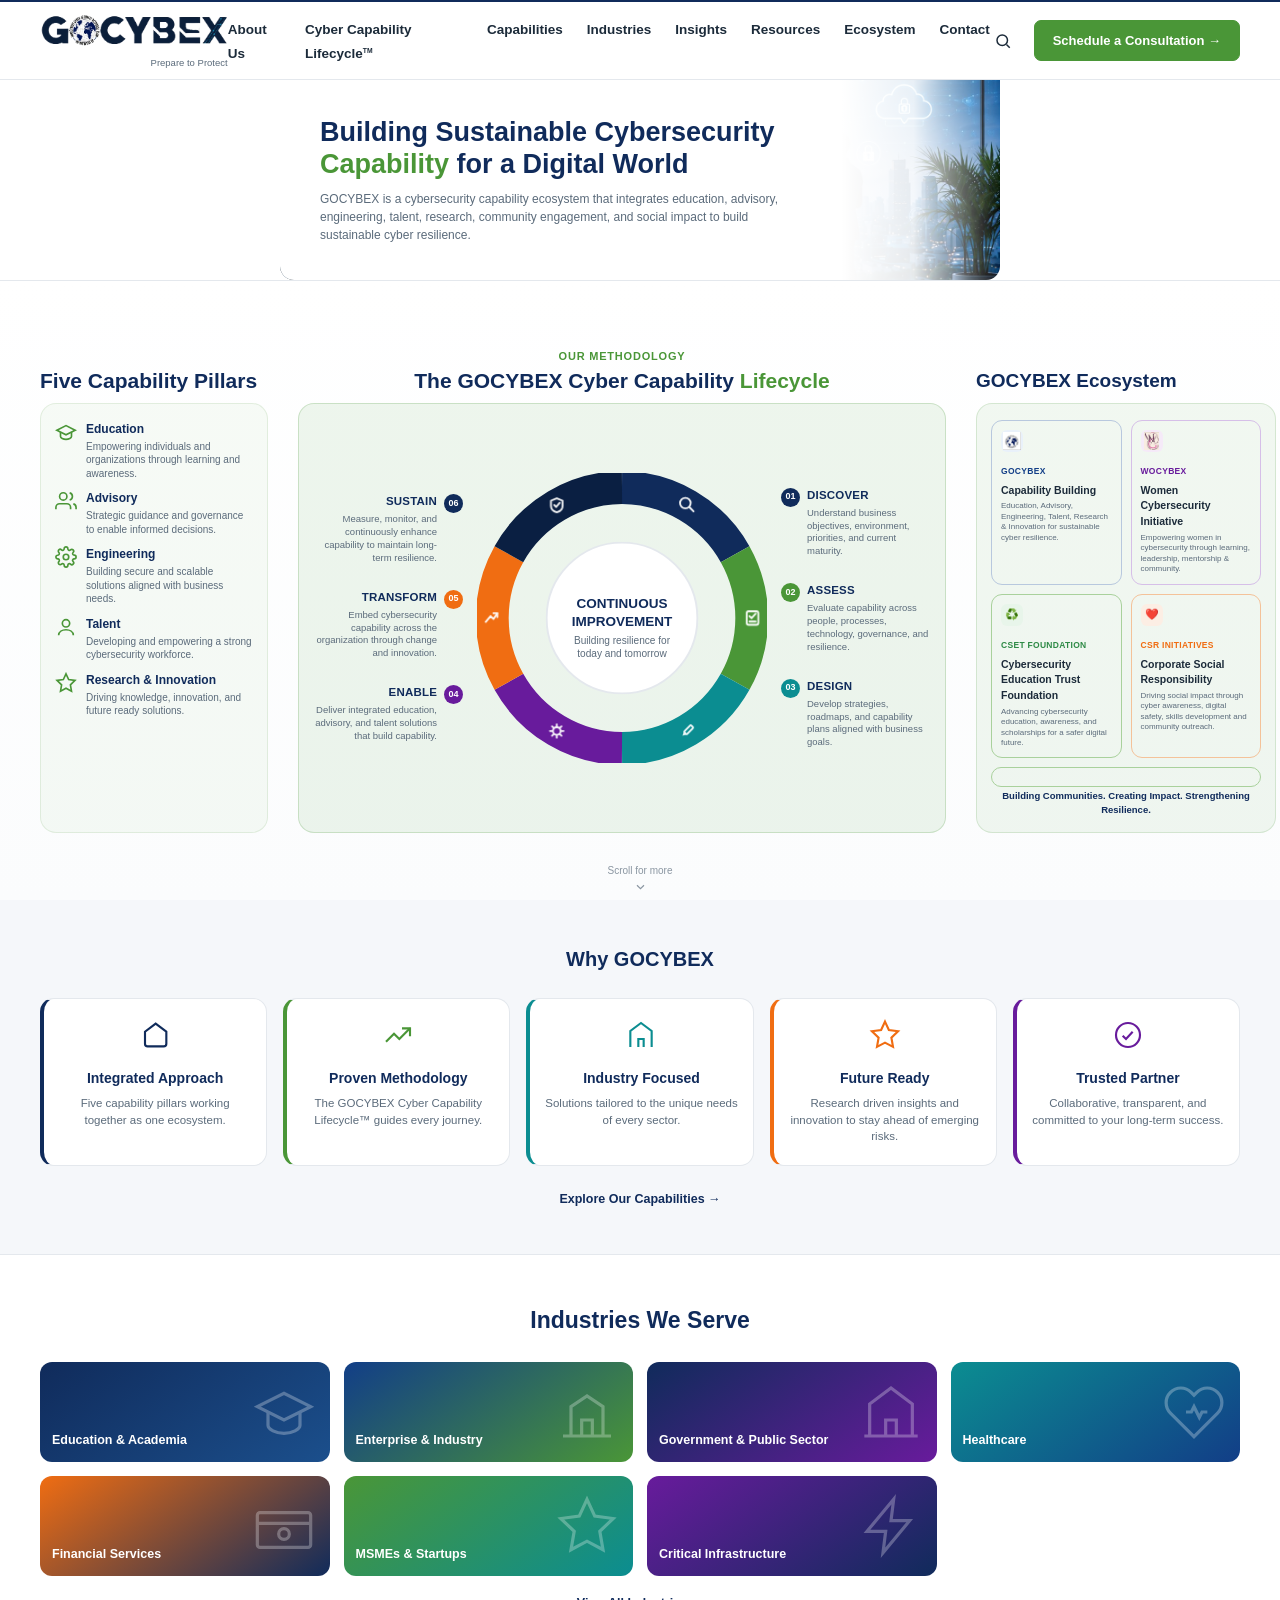
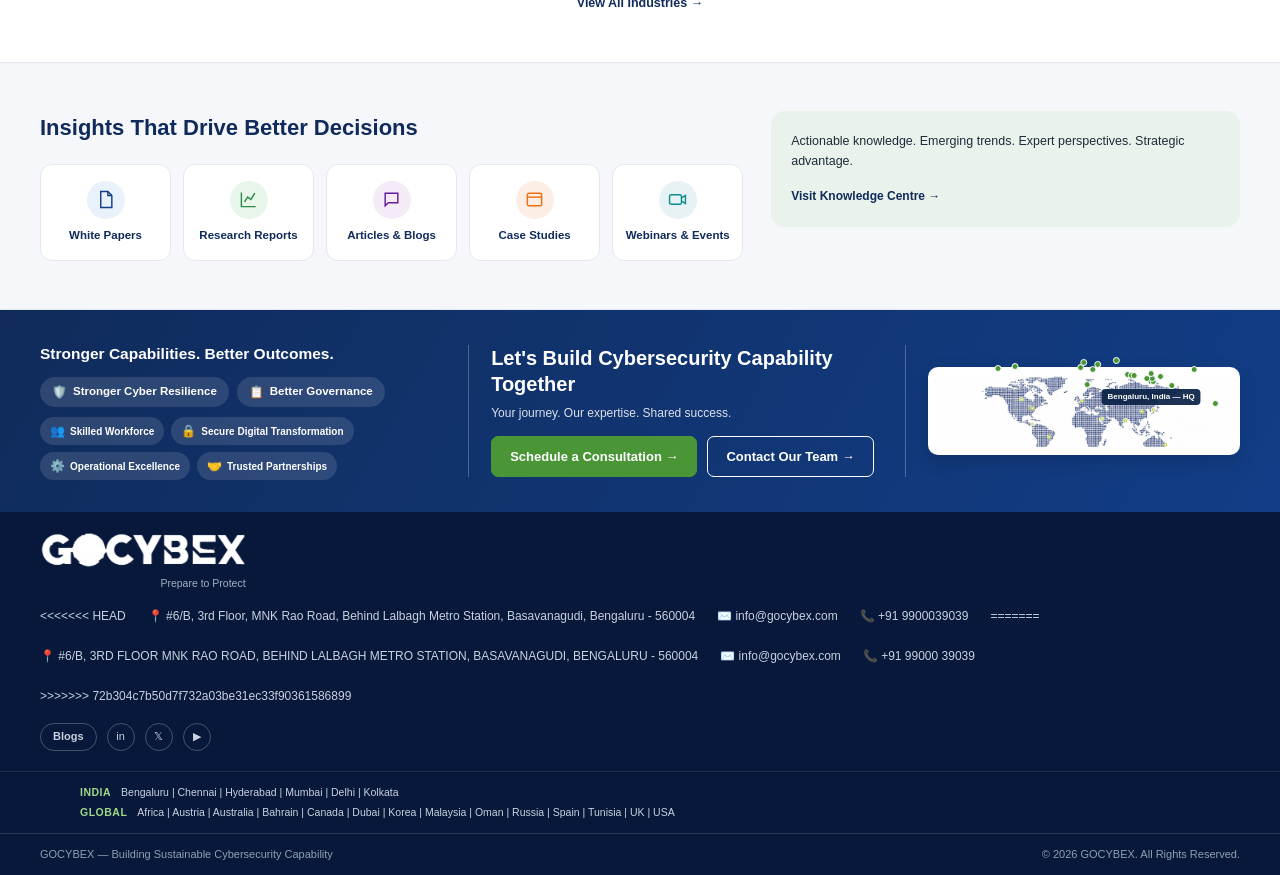
==== index.html @ 56e72312 "Resolve merge conflict in index.html" ====
<!DOCTYPE html>
<html lang="en">
<head>
<meta charset="UTF-8">
<title>GOCYBEX — Building Sustainable Cybersecurity Capability</title>
<meta name="viewport" content="width=device-width, initial-scale=1.0">
<style>
  :root{
    --navy:#102b5b;
    --tech-blue:#123e87;
    --green:#4a9637;
    --orange:#f06d12;
    --purple:#681b9c;
    --teal:#0b8d91;
    --gray-bg:#F5F7FA;
    --gray-border:#E4E8ED;
    --text-dark:#1C2B3A;
    --text-gray:#5B6B7B;
    --white:#FFFFFF;
  }
  *{box-sizing:border-box; margin:0; padding:0;}
  html{scroll-behavior:smooth;}
  body{font-family: Arial, Helvetica, "Segoe UI", sans-serif; color:var(--text-dark); background:var(--white); line-height:1.5;}
  a{text-decoration:none; color:inherit;}
  img{max-width:100%; display:block;}
  .container{max-width:1400px; margin:0 auto; padding:0 40px;}

  header{position:sticky; top:0; z-index:100; background:var(--white); border-bottom:1px solid var(--gray-border); border-top:2px solid var(--navy); height:80px; flex-shrink:0;}
  .nav-wrap{display:flex; align-items:center; justify-content:space-between; height:100%;}
  .logo{display:flex; align-items:center; gap:10px;}
  .logo img{width:36px; height:36px; object-fit:contain;}
  .logo .name{font-size:21px; font-weight:800; color:var(--navy); line-height:1.1;}
  .logo .tag{font-size:9.5px; color:var(--text-gray);}
  nav ul{display:flex; gap:24px; list-style:none;}
  nav ul li a{font-size:13.5px; font-weight:600; color:var(--text-dark);}
  nav ul li a:hover{color:var(--navy);}
  .nav-right{display:flex; align-items:center; gap:18px;}
  .search-icon{width:18px; height:18px; color:var(--text-dark);}
  .btn{display:inline-flex; align-items:center; gap:7px; font-weight:700; font-size:13px; padding:10px 18px; border-radius:7px; cursor:pointer; white-space:nowrap;}
  .btn-primary{background:var(--green); color:#fff; border:1px solid var(--green); transition:transform 0.2s ease, box-shadow 0.2s ease, filter 0.2s ease;}
  .btn-primary:hover{filter:brightness(0.92); transform:translateY(-2px); box-shadow:0 8px 16px rgba(74,150,55,0.3);}
  .btn-secondary, .btn-outline{transition:transform 0.2s ease, background 0.2s ease, color 0.2s ease;}
  .btn-secondary:hover{background:var(--navy); color:#fff; transform:translateY(-2px);}
  .btn-outline:hover{background:rgba(255,255,255,0.15); transform:translateY(-2px);}

  /* Scroll-reveal for sections below the lifecycle */
  .reveal{opacity:0; transform:translateY(24px); transition:opacity 0.6s ease, transform 0.6s ease;}
  .reveal.in-view{opacity:1; transform:translateY(0);}
  .btn-secondary{background:transparent; color:var(--navy); border:1.5px solid var(--navy);}
  .btn-outline{background:transparent; border:1.5px solid white; color:white;}

  .first-screen{
    min-height:calc(100vh - 80px);
    display:flex;
    flex-direction:column;
  }

  .hero-compact{
    flex:0 0 auto;
    position:relative;
    height:200px;
    overflow:hidden;
    max-width:1400px;
    margin:0 auto;
    border-radius:0 0 14px 14px;
  }
  .hero-bg{position:absolute; inset:0; z-index:0;}
  .hero-bg img{width:100%; height:100%; object-fit:cover; object-position:center 32%;}
  .hero-fade{display:none;}
  .hero-text{
    position:relative; z-index:2; height:100%; display:flex; flex-direction:column; justify-content:center;
    width:720px; max-width:100%; padding:0 40px;
    background:linear-gradient(90deg, #ffffff 0%, #ffffff 78%, rgba(255,255,255,0.9) 88%, rgba(255,255,255,0) 100%);
  }
  .hero-compact h1{font-size:27px; line-height:1.2; font-weight:800; color:var(--navy);}
  .hero-compact h1 .accent{color:var(--green);}
  .hero-compact p{font-size:12px; color:var(--text-gray); margin-top:10px; max-width:460px; line-height:1.5;}
  .hbadge{position:absolute; width:22px; height:22px; border-radius:50%; background:rgba(255,255,255,0.92); display:flex; align-items:center; justify-content:center; font-size:10px;}

  .lifecycle-dominant{
    flex:1 1 auto;
    display:flex;
    flex-direction:column;
    justify-content:center;
    background:linear-gradient(180deg, #ffffff 0%, #fbfcfd 100%);
    border-top:1px solid var(--gray-border);
    min-height:0;
    position:relative;
    gap:10px;
    padding:8px 0;
  }
  .lifecycle-heading{text-align:center;}
  .lifecycle-heading .eyebrow{color:var(--green); font-weight:700; font-size:11px; letter-spacing:0.8px; text-transform:uppercase;}
  .lifecycle-heading h2{font-size:21px; font-weight:800; color:var(--navy); margin-top:3px; line-height:1.2;}
  .lifecycle-heading h2 .accent{color:var(--green);}
  .eco-heading{text-align:left;}
  .eco-heading h2{font-size:21px; font-weight:800; color:var(--navy); line-height:1.2;}
  .pillars-heading{text-align:left;}
  .pillars-heading h2{font-size:21px; font-weight:800; color:var(--navy); line-height:1.2;}

  .lifecycle-inner{
    display:grid;
    grid-template-columns: 19% 56% 25%;
    grid-template-rows: auto 1fr;
    grid-template-areas:
      "head-l  head-c  head-r"
      "left    wheel   right";
    column-gap:18px;
    row-gap:10px;
    align-items:start;
    width:100%;
  }
  .gt-head-l{grid-area:head-l; align-self:end;}
  .gt-head-c{grid-area:head-c; align-self:end;}
  .gt-head-r{grid-area:head-r; align-self:end;}
  .gt-left{grid-area:left; align-self:stretch;}
  .gt-wheel{grid-area:wheel; align-self:stretch; justify-self:stretch;}
  .gt-right{grid-area:right; align-self:stretch;}
  .section-box{
    border-radius:16px;
    height:100%;
  }
  .gt-left.section-box{padding:16px 14px; display:flex; flex-direction:column; justify-content:flex-start; background:rgba(74,150,55,0.045); border:1px solid rgba(74,150,55,0.12);}
  .gt-wheel.section-box{padding:14px; display:flex; align-items:center; justify-content:center; background:rgba(74,150,55,0.09); border:1px solid rgba(74,150,55,0.22);}
  .gt-right.section-box{padding:16px 14px; display:flex; flex-direction:column; justify-content:flex-start; background:rgba(74,150,55,0.07); border:1px solid rgba(74,150,55,0.17);}

  .feature-mini-list{display:flex; flex-direction:column; gap:9px;}
  .feature-mini{display:flex; align-items:flex-start; gap:9px;}
  .feature-mini .fm-icon{width:22px; height:22px; flex-shrink:0; color:var(--green); margin-top:1px;}
  .feature-mini h4{font-size:12px; font-weight:700; color:var(--navy); margin-bottom:2px;}
  .feature-mini p{font-size:10px; color:var(--text-gray); line-height:1.35;}

  .diagram-flex{
    display:flex;
    align-items:center;
    justify-content:center;
    gap:14px;
    margin:0 auto;
  }
  .d-col{display:flex; flex-direction:column; gap:24px; width:150px;}
  .d-col.left{align-items:flex-end;}
  .d-col.right{align-items:flex-start;}
  .d-circle{width:290px; height:290px; flex-shrink:0;}
  .d-stage{display:flex; align-items:flex-start; gap:7px; max-width:150px;}
  .d-col.left .d-stage{flex-direction:row-reverse; text-align:right;}
  .d-stage h5{font-size:11.5px; font-weight:800; color:var(--navy); margin-bottom:3px; letter-spacing:0.2px;}
  .d-stage p{font-size:9.5px; color:var(--text-gray); line-height:1.35;}
  .badge-num{flex-shrink:0; display:inline-flex; align-items:center; justify-content:center; width:19px; height:19px; border-radius:50%; color:white; font-size:9px; font-weight:700; margin-top:1px;}

  .ecosystem h3{display:none;}
  .eco-heading h2{font-size:19px;}
  .eco-grid{display:grid; grid-template-columns:1fr 1fr; gap:9px; margin-bottom:9px;}
  .eco-card{border:1.5px solid var(--gray-border); border-radius:11px; padding:9px;}
  .eco-card:nth-child(1){border-color:#b8c8de;}
  .eco-card:nth-child(2){border-color:#d6bfe8;}
  .eco-card:nth-child(3){border-color:#a9d19c;}
  .eco-card:nth-child(4){border-color:#f4c299;}
  .eco-card .eco-icon{width:22px; height:22px; border-radius:6px; display:flex; align-items:center; justify-content:center; margin-bottom:5px; font-size:11px;}
  .eco-card .eco-tag{font-size:8.5px; font-weight:700; letter-spacing:0.3px; text-transform:uppercase;}
  .eco-card h4{font-size:10.5px; font-weight:700; margin:2px 0 3px; color:var(--text-dark);}
  .eco-card p{font-size:8px; color:var(--text-gray); line-height:1.3;}
  .eco-footer{font-size:9.5px; font-weight:700; color:var(--navy); text-align:center; line-height:1.4; margin-top:2px;}

  .scroll-cue{position:absolute; left:50%; bottom:6px; transform:translateX(-50%); font-size:10px; color:var(--text-gray); display:flex; flex-direction:column; align-items:center; gap:2px; opacity:0.7;}

  .trust-strip{background:var(--gray-bg); padding:30px 0; border-top:1px solid var(--gray-border); border-bottom:1px solid var(--gray-border);}
  .trust-grid{display:grid; grid-template-columns:repeat(5,1fr);}
  .trust-item{padding:0 22px; position:relative;}
  .trust-item:not(:last-child)::after{content:""; position:absolute; right:0; top:6px; bottom:6px; width:1px; background:var(--gray-border);}
  .trust-item .icon{width:28px; height:28px; margin-bottom:8px; color:var(--green);}
  .trust-item h4{font-size:14px; font-weight:700; color:var(--navy); margin-bottom:5px;}
  .trust-item p{font-size:12px; color:var(--text-gray); line-height:1.4;}

  .pillars{padding:44px 0; background:var(--gray-bg); border-bottom:1px solid var(--gray-border);}
  .pillars h3{text-align:center; font-size:20px; font-weight:800; color:var(--navy); margin-bottom:24px;}
  .pillars-grid{display:grid; grid-template-columns:repeat(5,1fr); gap:16px;}
  .pillar-card{background:var(--white); border-radius:14px; padding:20px 14px; text-align:center; border:1px solid var(--gray-border); transition:transform 0.25s ease, box-shadow 0.25s ease;}
  .pillar-card:hover{transform:translateY(-6px); box-shadow:0 12px 24px rgba(16,43,91,0.14); border-color:rgba(74,150,55,0.35);}
  .pillar-card .picon{width:32px; height:32px; margin:0 auto 10px;}
  .pillar-card h4{font-size:14px; font-weight:700; color:var(--navy); margin-bottom:6px;}
  .pillar-card p{font-size:11.5px; color:var(--text-gray); line-height:1.45;}
  .pillars-sub{text-align:center; margin-top:20px;}
  .pillars-sub a{color:var(--navy); font-weight:700; font-size:12.5px;}

  .industries{padding:48px 0;}
  .sec-head{text-align:center; margin-bottom:24px;}
  .sec-head h3{font-size:23px; font-weight:800; color:var(--navy);}
  .ind-grid{display:grid; grid-template-columns:repeat(4,1fr); gap:14px; margin-bottom:14px;}
  .ind-card{position:relative; border-radius:12px; overflow:hidden; height:100px; display:flex; align-items:flex-end; padding:12px; color:white; font-weight:700; font-size:12.5px; transition:transform 0.25s ease, box-shadow 0.25s ease;}
  .ind-card:hover{transform:translateY(-5px); box-shadow:0 10px 22px rgba(16,43,91,0.25);}
  .ind-bgicon{position:absolute; top:50%; right:14px; transform:translateY(-50%); width:64px; height:64px; opacity:0.28;}
  .ind-card span{position:relative; z-index:1;}
  .ind-more{text-align:center;}
  .ind-more a{color:var(--navy); font-weight:700; font-size:12.5px;}

  .insights{padding:48px 0; background:var(--gray-bg); border-top:1px solid var(--gray-border); border-bottom:1px solid var(--gray-border);}
  .ins-grid{display:grid; grid-template-columns:2.4fr 1.6fr; gap:28px; align-items:start;}
  .ins-cards{display:grid; grid-template-columns:repeat(5,1fr); gap:12px;}
  .ins-card{background:var(--white); border:1px solid var(--gray-border); border-radius:12px; padding:16px 8px; text-align:center; transition:transform 0.25s ease, box-shadow 0.25s ease;}
  .ins-card:hover{transform:translateY(-5px); box-shadow:0 10px 20px rgba(16,43,91,0.12);}
  .ins-badge{width:38px; height:38px; border-radius:50%; display:flex; align-items:center; justify-content:center; margin:0 auto 8px;}
  .ins-card .iicon{width:19px; height:19px;}
  .ins-card p{font-size:11.5px; font-weight:700; color:var(--navy);}
  .knowledge-box{background:#E9F3EC; border-radius:14px; padding:20px;}
  .knowledge-box p{font-size:12.5px; color:var(--text-dark); margin-bottom:12px; line-height:1.6;}
  .knowledge-box a{color:var(--navy); font-weight:700; font-size:12px;}

  .outcomes-band{background:linear-gradient(120deg, var(--navy) 0%, var(--tech-blue) 100%); color:white; padding:32px 0;}
  .outcomes-grid{display:grid; grid-template-columns:1.3fr 1.4fr 1fr; gap:22px; align-items:center;}
  .outcomes-left h3{font-size:15.5px; font-weight:800; margin-bottom:12px;}
  .outcomes-top{display:flex; gap:8px; font-size:11.5px; font-weight:600; margin-bottom:10px; flex-wrap:wrap;}
  .o-item{display:flex; align-items:center; gap:6px; background:rgba(255,255,255,0.12); border-radius:18px; padding:6px 12px;}
  .outcomes-row{display:flex; flex-wrap:wrap; gap:7px;}
  .o-chip{display:flex; align-items:center; gap:5px; font-size:10px; font-weight:600; background:rgba(255,255,255,0.12); border-radius:18px; padding:5px 10px;}
  .o-ico{font-size:12px;}
  .outcomes-center{border-left:1px solid rgba(255,255,255,0.25); border-right:1px solid rgba(255,255,255,0.25); padding:0 22px;}
  .outcomes-center h3{font-size:20px; font-weight:800; margin-bottom:7px; line-height:1.3;}
  .outcomes-center p{font-size:12px; opacity:0.85; margin-bottom:14px;}
  .cta-center-buttons{display:flex; gap:10px; flex-wrap:wrap;}
  .outcomes-map{justify-self:end; width:100%; max-width:380px;}
  .world-map-wrap{position:relative; width:100%; background:#fff; border-radius:10px; padding:8px; box-shadow:0 6px 18px rgba(0,0,0,0.15);}
  .world-map-img{width:100%; display:block; opacity:0.9;}
  .map-pin{position:absolute; transform:translate(-50%,-100%); display:flex; flex-direction:column; align-items:center; cursor:pointer; z-index:1;}
  .map-pin:hover{z-index:5;}
  .pin-dot{width:7px; height:7px; border-radius:50%; background:var(--green); border:1.5px solid white; animation:pin-pulse 2s infinite; transition:transform .15s ease;}
  .map-pin:hover .pin-dot{transform:scale(1.6); background:#ffffff; border-color:var(--green);}
  .pin-label{margin-top:4px; font-size:8px; font-weight:700; color:white; background:rgba(10,34,71,0.92); padding:2px 6px; border-radius:4px; white-space:nowrap; opacity:0; visibility:hidden; transition:opacity .15s ease; pointer-events:none;}
  .map-pin:hover .pin-label, .map-pin.hq .pin-label{opacity:1; visibility:visible;}
  @keyframes pin-pulse{0%{box-shadow:0 0 0 0 rgba(74,150,55,0.6);}70%{box-shadow:0 0 0 9px rgba(74,150,55,0);}100%{box-shadow:0 0 0 0 rgba(74,150,55,0);}}

  footer{background:#08183a; color:#C7D2DE;}
  .foot-top{display:flex; justify-content:space-between; align-items:center; flex-wrap:wrap; gap:18px; padding:20px 40px;}
  .foot-brand{display:flex; align-items:center; gap:10px;}
  .foot-brand img{width:auto; height:36px; object-fit:contain; filter:brightness(0) invert(1); display:block;}
  .foot-brand .name{font-size:17px; font-weight:800; color:white;}
  .foot-brand .tag{font-size:10.5px; color:#9FB0C2; margin-top:2px;}
  .foot-contact{display:flex; gap:22px; flex-wrap:wrap; font-size:12px;}
  .foot-social{display:flex; gap:10px;}
  .foot-social a{width:28px; height:28px; border-radius:50%; border:1px solid rgba(255,255,255,0.25); display:flex; align-items:center; justify-content:center; font-size:11px;}
  .foot-bottom{display:flex; justify-content:space-between; padding:12px 40px; font-size:11px; color:#8FA0B2; border-top:1px solid rgba(255,255,255,0.12);}

  @media (max-width: 1024px){
    .trust-grid, .pillars-grid, .ind-grid, .ins-cards{grid-template-columns:repeat(2,1fr);}
    .outcomes-grid{grid-template-columns:1fr; text-align:center;}
    .outcomes-center{border-left:none; border-right:none; border-top:1px solid rgba(255,255,255,0.25); border-bottom:1px solid rgba(255,255,255,0.25); padding:16px 0; margin:10px 0;}
    .cta-center-buttons{justify-content:center;}
    .outcomes-map{justify-self:center; margin-top:10px;}
  }

  /* Tablet and below: unlock the forced first-screen height so hero + lifecycle can breathe naturally */
  @media (max-width: 900px){
    .first-screen{min-height:auto;}
    .ins-grid{grid-template-columns:1fr;}
    .hero-compact{height:auto; padding:26px 0;}
    .hero-text{max-width:100%; width:100%; padding:0 24px; background:rgba(255,255,255,0.97);}
    .hero-bg img{object-position:center 20%;}
    .hero-compact h1{font-size:23px;}

    .lifecycle-dominant{padding:24px 0;}
    .lifecycle-inner{
      grid-template-columns:1fr;
      grid-template-areas:
        "head-c"
        "wheel"
        "head-l"
        "left"
        "head-r"
        "right";
      row-gap:14px;
    }
    .gt-head-l, .gt-head-c, .gt-head-r{align-self:auto; text-align:center;}
    .gt-left, .gt-wheel, .gt-right{height:auto;}
    .gt-left.section-box, .gt-right.section-box{padding:18px;}

    .diagram-flex{flex-direction:column; gap:14px; align-items:stretch;}
    .d-col{display:contents;}
    .d-col .d-stage{flex-direction:row !important; text-align:left !important; max-width:100%; width:100%;}
    .d-circle{width:230px; height:230px; order:0; margin:0 auto 6px;}
    .stage-01{order:1;}
    .stage-02{order:2;}
    .stage-03{order:3;}
    .stage-04{order:4;}
    .stage-05{order:5;}
    .stage-06{order:6;}
  }

  @media (max-width: 640px){
    .container{padding:0 20px;}
    .trust-grid, .pillars-grid, .ind-grid, .ins-cards, .eco-grid{grid-template-columns:1fr;}
    .hero-compact h1{font-size:20px;}
    .hero-compact p{font-size:11.5px;}
    .lifecycle-heading h2, .eco-heading h2, .pillars-heading h2{font-size:17px;}
    .pillars h3, .sec-head h3{font-size:18px;}
    .foot-top, .foot-bottom{padding-left:20px; padding-right:20px; flex-direction:column; align-items:flex-start; gap:10px; text-align:left;}
    .foot-bottom{align-items:flex-start;}
  }

.mobile-toggle{display:none; flex-direction:column; gap:5px; width:26px; height:26px; justify-content:center; cursor:pointer; background:none; border:none; padding:0; z-index:110;}
.mobile-toggle span{display:block; height:2px; width:100%; background:var(--navy); border-radius:2px; transition:transform .25s ease, opacity .25s ease;}
.mobile-toggle.active span:nth-child(1){transform:translateY(7px) rotate(45deg);}
.mobile-toggle.active span:nth-child(2){opacity:0;}
.mobile-toggle.active span:nth-child(3){transform:translateY(-7px) rotate(-45deg);}

@media (max-width:1000px){
  .mobile-toggle{display:flex;}
  nav ul{
    display:none;
    position:fixed; top:80px; left:0; right:0;
    background:#fff; flex-direction:column; gap:0;
    padding:6px 24px 18px; box-shadow:0 12px 24px rgba(16,43,91,0.12);
    max-height:calc(100vh - 80px); overflow-y:auto; z-index:99;
  }
  nav.nav-open ul{display:flex;}
  nav ul li{border-bottom:1px solid var(--gray-border); width:100%;}
  nav ul li a{display:block; padding:14px 2px; font-size:14.5px;}
  .nav-right{gap:10px;}
  .nav-right .btn{padding:9px 14px; font-size:12px;}
}
@media (max-width:480px){
  .nav-wrap{padding:0 18px;}
  .logo img{height:26px !important;}
}

.search-wrap{position:relative; display:flex; align-items:center;}
.search-btn{background:none; border:none; cursor:pointer; padding:4px; display:flex;}
.search-form{position:absolute; right:0; top:calc(100% + 10px); width:0; overflow:hidden; opacity:0; visibility:hidden; transition:width .25s ease, opacity .2s ease; background:#fff; border:1px solid var(--gray-border); border-radius:8px; box-shadow:0 10px 24px rgba(16,43,91,0.15);}
.search-wrap.open .search-form{width:220px; opacity:1; visibility:visible;}
.search-form input{width:100%; border:none; padding:10px 14px; font-size:13px; border-radius:8px; outline:none;}
@media (max-width:1000px){
  .search-form{right:auto; left:0;}
  .search-wrap.open .search-form{width:200px;}
}

.foot-locations{border-top:1px solid rgba(255,255,255,0.1); padding:10px 0;}
.loc-row{display:flex; align-items:baseline; gap:10px; flex-wrap:wrap; font-size:10.5px; padding:2px 40px;}
.loc-label{font-weight:800; color:#9fd88a; letter-spacing:0.5px; flex-shrink:0;}
.loc-list{color:#C7D2DE; line-height:1.6;}
@media (max-width:600px){ .loc-row{padding:2px 20px; flex-direction:column; gap:2px;} }
</style>
</head>
<body>

<header>
  <div class="container nav-wrap">
    <div class="logo" style="flex-direction:column; align-items:flex-end; display:flex;">
      <a href="index.html" aria-label="GOCYBEX home" style="display:inline-block;"><img src="[data-uri]" alt="GOCYBEX logo" style="height:34px; width:auto; object-fit:contain;"></a>
      <div class="tag" style="margin-top:0px; line-height:1;">Prepare to Protect</div>
    </div>
    <nav>
      <ul>
        <li><a href="about.html">About Us</a></li>
        <li><a href="lifecycle.html">Cyber Capability Lifecycle<sup style="font-size:0.5em;">TM</sup></a></li>
        <li><a href="capabilities.html">Capabilities</a></li>
        <li><a href="industries.html">Industries</a></li>
        <li><a href="insights.html">Insights</a></li>
        <li><a href="resources.html">Resources</a></li>
        <li><a href="ecosystem.html">Ecosystem</a></li>
        <li><a href="contact.html">Contact</a></li>
      </ul>
    </nav>
    <div class="nav-right">
      <div class="search-wrap">
        <button class="search-btn" aria-label="Search GOCYBEX" onclick="var w=this.parentNode; w.classList.toggle('open'); if(w.classList.contains('open')){ w.querySelector('input').focus(); }">
          <svg class="search-icon" viewBox="0 0 24 24" fill="none" stroke="currentColor" stroke-width="2"><circle cx="11" cy="11" r="7"/><line x1="21" y1="21" x2="16.65" y2="16.65"/></svg>
        </button>
        <form class="search-form" onsubmit="event.preventDefault(); var q=this.querySelector('input').value.trim(); if(q){ window.open('https://www.google.com/search?q=site:gocybex.com+'+encodeURIComponent(q), '_blank'); }">
          <input type="text" placeholder="Search GOCYBEX...">
        </form>
      </div>
      <a class="btn btn-primary" href="https://calendly.com/gocybex" target="_blank" rel="noopener">Schedule a Consultation →</a>
    <button class="mobile-toggle" aria-label="Toggle menu" onclick="var n=document.querySelector('nav'); n.classList.toggle('nav-open'); this.classList.toggle('active');">
      <span></span><span></span><span></span>
    </button>
    </div>
  </div>
</header>

<div class="first-screen">

  <section class="hero-compact">
    <div class="hero-bg">
      <img src="[data-uri]" alt="Enterprise executives with tablets in a glass office overlooking a futuristic city skyline with cybersecurity graphics">
    </div>
    <div class="hero-fade"></div>
    <div class="hero-text">
      <h1>Building Sustainable Cybersecurity<br><span class="accent">Capability</span> for a Digital World</h1>
      <p>GOCYBEX is a cybersecurity capability ecosystem that integrates education, advisory, engineering, talent, research, community engagement, and social impact to build sustainable cyber resilience.</p>
    </div>
  </section>

  <section class="lifecycle-dominant">
    <div class="container lifecycle-inner">
      <div class="gt-head-l pillars-heading">
        <h2>Five Capability Pillars</h2>
      </div>
      <div class="gt-head-c lifecycle-heading">
        <div class="eyebrow">Our Methodology</div>
        <h2>The GOCYBEX Cyber Capability <span class="accent">Lifecycle</span></h2>
      </div>
      <div class="gt-head-r eco-heading">
        <h2>GOCYBEX Ecosystem</h2>
      </div>

      <div class="gt-left feature-mini-list section-box">
        <div class="feature-mini">
          <svg class="fm-icon" viewBox="0 0 24 24" fill="none" stroke="currentColor" stroke-width="1.8"><path d="M22 10L12 5 2 10l10 5 10-5z"/><path d="M6 12v5c0 1.5 3 3 6 3s6-1.5 6-3v-5"/></svg>
          <div>
            <h4>Education</h4>
            <p>Empowering individuals and organizations through learning and awareness.</p>
          </div>
        </div>
        <div class="feature-mini">
          <svg class="fm-icon" viewBox="0 0 24 24" fill="none" stroke="currentColor" stroke-width="1.8"><path d="M17 21v-2a4 4 0 0 0-4-4H5a4 4 0 0 0-4 4v2"/><circle cx="9" cy="7" r="4"/><path d="M23 21v-2a4 4 0 0 0-3-3.87"/><path d="M16 3.13a4 4 0 0 1 0 7.75"/></svg>
          <div>
            <h4>Advisory</h4>
            <p>Strategic guidance and governance to enable informed decisions.</p>
          </div>
        </div>
        <div class="feature-mini">
          <svg class="fm-icon" viewBox="0 0 24 24" fill="none" stroke="currentColor" stroke-width="1.8"><circle cx="12" cy="12" r="3"/><path d="M19.4 15a1.7 1.7 0 0 0 .34 1.87l.06.06a2 2 0 1 1-2.83 2.83l-.06-.06a1.7 1.7 0 0 0-1.87-.34 1.7 1.7 0 0 0-1 1.55V21a2 2 0 1 1-4 0v-.09A1.7 1.7 0 0 0 9 19.4a1.7 1.7 0 0 0-1.87.34l-.06.06a2 2 0 1 1-2.83-2.83l.06-.06a1.7 1.7 0 0 0 .34-1.87 1.7 1.7 0 0 0-1.55-1H3a2 2 0 1 1 0-4h.09A1.7 1.7 0 0 0 4.6 9a1.7 1.7 0 0 0-.34-1.87l-.06-.06a2 2 0 1 1 2.83-2.83l.06.06a1.7 1.7 0 0 0 1.87.34H9a1.7 1.7 0 0 0 1-1.55V3a2 2 0 1 1 4 0v.09a1.7 1.7 0 0 0 1 1.55 1.7 1.7 0 0 0 1.87-.34l.06-.06a2 2 0 1 1 2.83 2.83l-.06.06a1.7 1.7 0 0 0-.34 1.87V9a1.7 1.7 0 0 0 1.55 1H21a2 2 0 1 1 0 4h-.09a1.7 1.7 0 0 0-1.55 1z"/></svg>
          <div>
            <h4>Engineering</h4>
            <p>Building secure and scalable solutions aligned with business needs.</p>
          </div>
        </div>
        <div class="feature-mini">
          <svg class="fm-icon" viewBox="0 0 24 24" fill="none" stroke="currentColor" stroke-width="1.8"><circle cx="12" cy="8" r="4"/><path d="M4 21c0-4 4-6 8-6s8 2 8 6"/></svg>
          <div>
            <h4>Talent</h4>
            <p>Developing and empowering a strong cybersecurity workforce.</p>
          </div>
        </div>
        <div class="feature-mini">
          <svg class="fm-icon" viewBox="0 0 24 24" fill="none" stroke="currentColor" stroke-width="1.8"><path d="M12 2l2.9 6.3 6.9.9-5 4.8 1.2 6.9L12 17.7l-6 3.2 1.2-6.9-5-4.8 6.9-.9z"/></svg>
          <div>
            <h4>Research & Innovation</h4>
            <p>Driving knowledge, innovation, and future ready solutions.</p>
          </div>
        </div>
      </div>

      <div class="gt-wheel diagram-flex section-box">
        <div class="d-col left">
          <div class="d-stage stage-06">
            <span class="badge-num" style="background:#102b5b;">06</span>
            <div>
              <h5>SUSTAIN</h5>
              <p>Measure, monitor, and continuously enhance capability to maintain long-term resilience.</p>
            </div>
          </div>
          <div class="d-stage stage-05">
            <span class="badge-num" style="background:#f06d12;">05</span>
            <div>
              <h5>TRANSFORM</h5>
              <p>Embed cybersecurity capability across the organization through change and innovation.</p>
            </div>
          </div>
          <div class="d-stage stage-04">
            <span class="badge-num" style="background:#681b9c;">04</span>
            <div>
              <h5>ENABLE</h5>
              <p>Deliver integrated education, advisory, and talent solutions that build capability.</p>
            </div>
          </div>
        </div>

        <div class="d-circle">
          <svg viewBox="0 0 300 300" width="100%" height="100%">
            <g fill="none" stroke-width="34">
              <path d="M150,15 A135,135 0 0 1 267,84" stroke="#102b5b"/>
              <path d="M267,84 A135,135 0 0 1 267,216" stroke="#4a9637"/>
              <path d="M267,216 A135,135 0 0 1 150,285" stroke="#0b8d91"/>
              <path d="M150,285 A135,135 0 0 1 33,216" stroke="#681b9c"/>
              <path d="M33,216 A135,135 0 0 1 33,84" stroke="#f06d12"/>
              <path d="M33,84 A135,135 0 0 1 150,15" stroke="#0a1f42"/>
            </g>
            <g stroke="white" stroke-width="1.9" fill="none" stroke-linecap="round" stroke-linejoin="round" opacity="0.95">
              <!-- 01 Discover: magnifier at (217.5,33.1) -->
              <g transform="translate(217.5,33.1)">
                <circle cx="-2" cy="-2" r="5.5"/>
                <line x1="2.3" y1="2.3" x2="6.5" y2="6.5"/>
              </g>
              <!-- 02 Assess: checklist at (285,150) -->
              <g transform="translate(285,150)">
                <rect x="-6" y="-7" width="12" height="14" rx="2"/>
                <path d="M-3.2,-2 L-1,0.2 L3.2,-4.4"/>
                <line x1="-3.2" y1="3.6" x2="3.2" y2="3.6"/>
              </g>
              <!-- 03 Design: pencil at (217.5,266.9) -->
              <g transform="translate(217.5,266.9) rotate(45)">
                <rect x="-2" y="-7" width="4" height="10" rx="1"/>
                <path d="M-2,3 L0,7 L2,3 Z" fill="white" stroke="none"/>
              </g>
              <!-- 04 Enable: gear at (82.5,266.9) -->
              <g transform="translate(82.5,266.9)">
                <circle cx="0" cy="0" r="4"/>
                <line x1="0" y1="-7" x2="0" y2="-5"/>
                <line x1="0" y1="5" x2="0" y2="7"/>
                <line x1="-7" y1="0" x2="-5" y2="0"/>
                <line x1="5" y1="0" x2="7" y2="0"/>
                <line x1="-4.9" y1="-4.9" x2="-3.5" y2="-3.5"/>
                <line x1="3.5" y1="3.5" x2="4.9" y2="4.9"/>
                <line x1="-4.9" y1="4.9" x2="-3.5" y2="3.5"/>
                <line x1="3.5" y1="-3.5" x2="4.9" y2="-4.9"/>
              </g>
              <!-- 05 Transform: trending arrow at (15,150) -->
              <g transform="translate(15,150)">
                <path d="M-6,4 L-1,-2 L2,1 L6,-5"/>
                <path d="M2,-5 L6,-5 L6,-1"/>
              </g>
              <!-- 06 Sustain: shield at (82.5,33.1) -->
              <g transform="translate(82.5,33.1)">
                <path d="M0,-7 L6,-4.5 V1 C6,4.5 3,6.8 0,7.5 C-3,6.8 -6,4.5 -6,1 V-4.5 Z"/>
                <path d="M-2.6,0 L-0.6,2 L3,-2.3"/>
              </g>
            </g>
            <circle cx="150" cy="150" r="78" fill="white" stroke="#E4E8ED" stroke-width="2"/>
            <text x="150" y="140" text-anchor="middle" font-size="14" font-weight="700" fill="#102b5b" font-family="Arial">CONTINUOUS</text>
            <text x="150" y="158" text-anchor="middle" font-size="14" font-weight="700" fill="#102b5b" font-family="Arial">IMPROVEMENT</text>
            <text x="150" y="177" text-anchor="middle" font-size="10.5" fill="#5B6B7B" font-family="Arial">Building resilience for</text>
            <text x="150" y="190" text-anchor="middle" font-size="10.5" fill="#5B6B7B" font-family="Arial">today and tomorrow</text>
          </svg>
        </div>

        <div class="d-col right">
          <div class="d-stage stage-01">
            <span class="badge-num" style="background:#102b5b;">01</span>
            <div>
              <h5>DISCOVER</h5>
              <p>Understand business objectives, environment, priorities, and current maturity.</p>
            </div>
          </div>
          <div class="d-stage stage-02">
            <span class="badge-num" style="background:#4a9637;">02</span>
            <div>
              <h5>ASSESS</h5>
              <p>Evaluate capability across people, processes, technology, governance, and resilience.</p>
            </div>
          </div>
          <div class="d-stage stage-03">
            <span class="badge-num" style="background:#0b8d91;">03</span>
            <div>
              <h5>DESIGN</h5>
              <p>Develop strategies, roadmaps, and capability plans aligned with business goals.</p>
            </div>
          </div>
        </div>
      </div>

      <div class="gt-right ecosystem section-box">
        <h3>GOCYBEX Ecosystem</h3>
        <div class="eco-grid">
          <div class="eco-card">
            <div class="eco-icon" style="background:#E9F1FA; padding:2px;"><img src="[data-uri]" alt="GOCYBEX logo" style="width:100%;height:100%;object-fit:contain;"></div>
            <span class="eco-tag" style="color:#123e87;">GOCYBEX</span>
            <h4>Capability Building</h4>
            <p>Education, Advisory, Engineering, Talent, Research & Innovation for sustainable cyber resilience.</p>
          </div>
          <a class="eco-card" href="https://www.wocybex.com" target="_blank" rel="noopener" style="display:block; text-decoration:none; color:inherit; cursor:pointer;">
            <div class="eco-icon" style="background:#F5EAF8; padding:2px;"><img src="[data-uri]" alt="WoCybex logo" style="width:100%;height:100%;object-fit:contain;"></div>
            <span class="eco-tag" style="color:#681b9c;">WoCybex</span>
            <h4>Women Cybersecurity Initiative</h4>
            <p>Empowering women in cybersecurity through learning, leadership, mentorship & community.</p>
          </a>
          <a class="eco-card" href="https://control.faveohelpdesk.com/servlet/ViewOrderServlet?orderid=48546972" target="_blank" rel="noopener" style="display:block; text-decoration:none; color:inherit; cursor:pointer;">
            <div class="eco-icon" style="background:#E8F5EA; color:#2E8A46;">♻️</div>
            <span class="eco-tag" style="color:#2E8A46;">CSET Foundation</span>
            <h4>Cybersecurity Education Trust Foundation</h4>
            <p>Advancing cybersecurity education, awareness, and scholarships for a safer digital future.</p>
          </a>
          <a class="eco-card" href="https://www.csr.gocybex.com" target="_blank" rel="noopener" style="display:block; text-decoration:none; color:inherit; cursor:pointer;">
            <div class="eco-icon" style="background:#FCEEE4; color:#f06d12;">❤️</div>
            <span class="eco-tag" style="color:#f06d12;">CSR Initiatives</span>
            <h4>Corporate Social Responsibility</h4>
            <p>Driving social impact through cyber awareness, digital safety, skills development and community outreach.</p>
          </div>
        </a>
        <div class="eco-footer">Building Communities. Creating Impact. Strengthening Resilience.</div>
      </div>
    </div>
    <div class="scroll-cue">
      <span>Scroll for more</span>
      <svg width="14" height="14" viewBox="0 0 24 24" fill="none" stroke="currentColor" stroke-width="2"><path d="M6 9l6 6 6-6"/></svg>
    </div>
  </section>

</div>

<section class="pillars reveal">
  <div class="container">
    <h3>Why GOCYBEX</h3>
    <div class="pillars-grid">
      <div class="pillar-card" style="border-left:4px solid #102b5b;">
        <svg class="picon" viewBox="0 0 24 24" fill="none" stroke="#102b5b" stroke-width="1.6"><path d="M20.5 9.5l-8-6-8 6v9a2 2 0 0 0 2 2h12a2 2 0 0 0 2-2z"/></svg>
        <h4>Integrated Approach</h4>
        <p>Five capability pillars working together as one ecosystem.</p>
      </div>
      <div class="pillar-card" style="border-left:4px solid #4a9637;">
        <svg class="picon" viewBox="0 0 24 24" fill="none" stroke="#4a9637" stroke-width="1.6"><path d="M3 17l6-6 4 4 8-8"/><path d="M15 7h6v6"/></svg>
        <h4>Proven Methodology</h4>
        <p>The GOCYBEX Cyber Capability Lifecycle&#8482; guides every journey.</p>
      </div>
      <div class="pillar-card" style="border-left:4px solid #0b8d91;">
        <svg class="picon" viewBox="0 0 24 24" fill="none" stroke="#0b8d91" stroke-width="1.6"><path d="M4 21V9l8-6 8 6v12"/><path d="M10 21v-6h4v6"/></svg>
        <h4>Industry Focused</h4>
        <p>Solutions tailored to the unique needs of every sector.</p>
      </div>
      <div class="pillar-card" style="border-left:4px solid #f06d12;">
        <svg class="picon" viewBox="0 0 24 24" fill="none" stroke="#f06d12" stroke-width="1.6"><path d="M12 2l2.9 6.3 6.9.9-5 4.8 1.2 6.9L12 17.7l-6 3.2 1.2-6.9-5-4.8 6.9-.9z"/></svg>
        <h4>Future Ready</h4>
        <p>Research driven insights and innovation to stay ahead of emerging risks.</p>
      </div>
      <div class="pillar-card" style="border-left:4px solid #681b9c;">
        <svg class="picon" viewBox="0 0 24 24" fill="none" stroke="#681b9c" stroke-width="1.6"><circle cx="12" cy="12" r="9"/><path d="M8 12.5l2.5 2.5 5-5.5"/></svg>
        <h4>Trusted Partner</h4>
        <p>Collaborative, transparent, and committed to your long-term success.</p>
      </div>
    </div>
    <div class="pillars-sub"><a href="capabilities.html">Explore Our Capabilities →</a></div>
  </div>
</section>

<section class="industries reveal">
  <div class="container">
    <div class="sec-head"><h3>Industries We Serve</h3></div>
    <div class="ind-grid">
      <a class="ind-card" href="industries.html#education" style="background:linear-gradient(145deg,#102b5b,#1B4F8C);">
        <svg class="ind-bgicon" viewBox="0 0 24 24" fill="none" stroke="white" stroke-width="1.2"><path d="M22 10L12 5 2 10l10 5 10-5z"/><path d="M6 12v5c0 1.5 3 3 6 3s6-1.5 6-3v-5"/></svg>
        <span>Education & Academia</span>
      </a>
      <a class="ind-card" href="industries.html#enterprise" style="background:linear-gradient(145deg,#123e87,#4a9637);">
        <svg class="ind-bgicon" viewBox="0 0 24 24" fill="none" stroke="white" stroke-width="1.2"><path d="M3 21h18M6 21V10l6-4 6 4v11M10 21v-6h4v6"/></svg>
        <span>Enterprise & Industry</span>
      </a>
      <a class="ind-card" href="industries.html#government" style="background:linear-gradient(145deg,#102b5b,#681b9c);">
        <svg class="ind-bgicon" viewBox="0 0 24 24" fill="none" stroke="white" stroke-width="1.2"><path d="M4 21V9l8-6 8 6v12"/><path d="M10 21v-6h4v6"/><path d="M2 21h20"/></svg>
        <span>Government & Public Sector</span>
      </a>
      <a class="ind-card" href="industries.html#healthcare" style="background:linear-gradient(145deg,#0b8d91,#123e87);">
        <svg class="ind-bgicon" viewBox="0 0 24 24" fill="none" stroke="white" stroke-width="1.2"><path d="M20.84 4.61a5.5 5.5 0 0 0-7.78 0L12 5.67l-1.06-1.06a5.5 5.5 0 0 0-7.78 7.78L12 21.23l8.84-8.84a5.5 5.5 0 0 0 0-7.78z"/><path d="M9 12h2l1-2 2 4 1-2h2"/></svg>
        <span>Healthcare</span>
      </a>
          <a class="ind-card" href="industries.html#financial" style="background:linear-gradient(145deg,#f06d12,#102b5b);">
        <svg class="ind-bgicon" viewBox="0 0 24 24" fill="none" stroke="white" stroke-width="1.2"><rect x="2" y="7" width="20" height="13" rx="1"/><path d="M2 11h20"/><circle cx="12" cy="15" r="2"/></svg>
        <span>Financial Services</span>
      </a>
      <a class="ind-card" href="industries.html#msme" style="background:linear-gradient(145deg,#4a9637,#0b8d91);">
        <svg class="ind-bgicon" viewBox="0 0 24 24" fill="none" stroke="white" stroke-width="1.2"><path d="M12 2l2.9 6.3 6.9.9-5 4.8 1.2 6.9L12 17.7l-6 3.2 1.2-6.9-5-4.8 6.9-.9z"/></svg>
        <span>MSMEs & Startups</span>
      </a>
      <a class="ind-card" href="industries.html#critical" style="background:linear-gradient(145deg,#681b9c,#102b5b);">
        <svg class="ind-bgicon" viewBox="0 0 24 24" fill="none" stroke="white" stroke-width="1.2"><path d="M13 2L3 14h7l-1 8 10-12h-7z"/></svg>
        <span>Critical Infrastructure</span>
      </a>
    </div>
    <div class="ind-more"><a href="#">View All Industries →</a></div>
  </div>
</section>

<section class="insights reveal">
  <div class="container ins-grid">
    <div>
      <div class="sec-head" style="text-align:left; margin-bottom:20px;"><h3 style="font-size:22px;">Insights That Drive Better Decisions</h3></div>
      <div class="ins-cards">
        <div class="ins-card">
          <div class="ins-badge" style="background:#E9F1FA;"><svg class="iicon" viewBox="0 0 24 24" fill="none" stroke="#123e87" stroke-width="1.8"><path d="M6 2h9l5 5v15H6z"/><path d="M15 2v5h5"/></svg></div>
          <p>White Papers</p>
        </div>
        <div class="ins-card">
          <div class="ins-badge" style="background:#E8F5EA;"><svg class="iicon" viewBox="0 0 24 24" fill="none" stroke="#2E8A46" stroke-width="1.8"><path d="M3 3v18h18"/><path d="M7 15l4-6 4 3 5-8"/></svg></div>
          <p>Research Reports</p>
        </div>
        <div class="ins-card">
          <div class="ins-badge" style="background:#F5EAF8;"><svg class="iicon" viewBox="0 0 24 24" fill="none" stroke="#681b9c" stroke-width="1.8"><path d="M4 4h16v12H8l-4 4z"/></svg></div>
          <p>Articles & Blogs</p>
        </div>
        <div class="ins-card">
          <div class="ins-badge" style="background:#FCEEE4;"><svg class="iicon" viewBox="0 0 24 24" fill="none" stroke="#f06d12" stroke-width="1.8"><rect x="3" y="4" width="18" height="16" rx="2"/><path d="M3 9h18"/></svg></div>
          <p>Case Studies</p>
        </div>
        <div class="ins-card">
          <div class="ins-badge" style="background:#E6F2F3;"><svg class="iicon" viewBox="0 0 24 24" fill="none" stroke="#0b8d91" stroke-width="1.8"><rect x="2" y="6" width="15" height="12" rx="2"/><path d="M17 10l5-3v10l-5-3"/></svg></div>
          <p>Webinars & Events</p>
        </div>
      </div>
    </div>
    <div class="knowledge-box">
      <p>Actionable knowledge. Emerging trends. Expert perspectives. Strategic advantage.</p>
      <a href="#">Visit Knowledge Centre →</a>
    </div>
  </div>
</section>

<section class="outcomes-band reveal">
  <div class="container outcomes-grid">
    <div class="outcomes-left">
      <h3>Stronger Capabilities. Better Outcomes.</h3>
      <div class="outcomes-top">
        <div class="o-item"><span class="o-ico">🛡️</span> Stronger Cyber Resilience</div>
        <div class="o-item"><span class="o-ico">📋</span> Better Governance</div>
      </div>
      <div class="outcomes-row">
        <div class="o-chip"><span class="o-ico">👥</span> Skilled Workforce</div>
        <div class="o-chip"><span class="o-ico">🔒</span> Secure Digital Transformation</div>
        <div class="o-chip"><span class="o-ico">⚙️</span> Operational Excellence</div>
        <div class="o-chip"><span class="o-ico">🤝</span> Trusted Partnerships</div>
      </div>
    </div>
    <div class="outcomes-center">
      <h3>Let's Build Cybersecurity Capability Together</h3>
      <p>Your journey. Our expertise. Shared success.</p>
      <div class="cta-center-buttons">
        <a class="btn btn-primary" href="https://calendly.com/gocybex" target="_blank" rel="noopener">Schedule a Consultation →</a>
        <a class="btn btn-outline" href="#">Contact Our Team →</a>
      </div>
    </div>
    <div class="outcomes-map">
      <div class="world-map-wrap">
        <img src="[data-uri]" alt="World map" class="world-map-img">
        <div class="map-pin hq" style="left:71.55%; top:42.79%;" title="Bengaluru, India — HQ"><span class="pin-dot"></span><span class="pin-label">Bengaluru, India — HQ</span></div>
        <div class="map-pin" style="left:72.3%; top:42.73%;" title="Chennai, India"><span class="pin-dot"></span><span class="pin-label">Chennai, India</span></div>
        <div class="map-pin" style="left:71.8%; top:40.34%;" title="Hyderabad, India"><span class="pin-dot"></span><span class="pin-label">Hyderabad, India</span></div>
        <div class="map-pin" style="left:70.24%; top:39.4%;" title="Mumbai, India"><span class="pin-dot"></span><span class="pin-label">Mumbai, India</span></div>
        <div class="map-pin" style="left:71.45%; top:34.11%;" title="Delhi, India"><span class="pin-dot"></span><span class="pin-label">Delhi, India</span></div>
        <div class="map-pin" style="left:74.54%; top:37.46%;" title="Kolkata, India"><span class="pin-dot"></span><span class="pin-label">Kolkata, India</span></div>
        <div class="map-pin" style="left:50.94%; top:46.39%;" title="Africa"><span class="pin-dot"></span><span class="pin-label">Africa</span></div>
        <div class="map-pin" style="left:54.55%; top:23.22%;" title="Austria"><span class="pin-dot"></span><span class="pin-label">Austria</span></div>
        <div class="map-pin" style="left:92.0%; top:68.82%;" title="Australia"><span class="pin-dot"></span><span class="pin-label">Australia</span></div>
        <div class="map-pin" style="left:64.05%; top:35.43%;" title="Bahrain"><span class="pin-dot"></span><span class="pin-label">Bahrain</span></div>
        <div class="map-pin" style="left:27.95%; top:25.75%;" title="Canada"><span class="pin-dot"></span><span class="pin-label">Canada</span></div>
        <div class="map-pin" style="left:65.35%; top:36.0%;" title="Dubai"><span class="pin-dot"></span><span class="pin-label">Dubai</span></div>
        <div class="map-pin" style="left:85.27%; top:29.13%;" title="Korea"><span class="pin-dot"></span><span class="pin-label">Korea</span></div>
        <div class="map-pin" style="left:78.25%; top:48.26%;" title="Malaysia"><span class="pin-dot"></span><span class="pin-label">Malaysia</span></div>
        <div class="map-pin" style="left:66.28%; top:36.88%;" title="Oman"><span class="pin-dot"></span><span class="pin-label">Oman</span></div>
        <div class="map-pin" style="left:60.45%; top:19.03%;" title="Russia"><span class="pin-dot"></span><span class="pin-label">Russia</span></div>
        <div class="map-pin" style="left:48.97%; top:27.54%;" title="Spain"><span class="pin-dot"></span><span class="pin-label">Spain</span></div>
        <div class="map-pin" style="left:52.83%; top:29.55%;" title="Tunisia"><span class="pin-dot"></span><span class="pin-label">Tunisia</span></div>
        <div class="map-pin" style="left:49.96%; top:21.38%;" title="UK"><span class="pin-dot"></span><span class="pin-label">UK</span></div>
        <div class="map-pin" style="left:22.61%; top:27.89%;" title="USA"><span class="pin-dot"></span><span class="pin-label">USA</span></div>
      </div>
    </div>
  </div>
</section>

<footer class="reveal">
  <div class="foot-top">
    <div class="foot-brand" style="flex-direction:column; align-items:flex-end; display:flex;">
      <a href="index.html" aria-label="GOCYBEX home" style="display:inline-block;"><img src="[data-uri]" alt="GOCYBEX logo" style="height:36px; width:auto; object-fit:contain; filter:brightness(0) invert(1); display:block;"></a>
      <div class="tag" style="margin-top:0px; line-height:1;">Prepare to Protect</div>
    </div>
    <div class="foot-contact">
<<<<<<< HEAD
      <a href="https://maps.app.goo.gl/YukK5HfaoA8zEjeB6" target="_blank" rel="noopener" style="color:inherit; text-decoration:none;">📍 #6/B, 3rd Floor, MNK Rao Road, Behind Lalbagh Metro Station, Basavanagudi, Bengaluru - 560004</a>
      <span>✉️ info@gocybex.com</span>
      <span>📞 +91 9900039039</span>
=======
      <span><a href="https://maps.app.goo.gl/YukK5HfaoA8zEjeB6">📍 #6/B, 3RD FLOOR MNK RAO ROAD, BEHIND LALBAGH METRO STATION, BASAVANAGUDI, BENGALURU - 560004</a></span>
      <span>✉️ info@gocybex.com</span>
      <span>📞 +91 99000 39039</span>
>>>>>>> 72b304c7b50d7f732a03be31ec33f90361586899
    </div>
    <div class="foot-social">
      <a href="insights.html#articles" style="width:auto; border-radius:14px; padding:0 12px; font-size:11px; font-weight:700;">Blogs</a>
      <a href="#" aria-label="LinkedIn">in</a>
      <a href="#" aria-label="X">𝕏</a>
      <a href="#" aria-label="YouTube">▶</a>
    </div>
  </div>
  <div class="foot-locations">
    <div class="container">
      <div class="loc-row"><span class="loc-label">INDIA</span><span class="loc-list">Bengaluru | Chennai | Hyderabad | Mumbai | Delhi | Kolkata</span></div>
      <div class="loc-row"><span class="loc-label">GLOBAL</span><span class="loc-list">Africa | Austria | Australia | Bahrain | Canada | Dubai | Korea | Malaysia | Oman | Russia | Spain | Tunisia | UK | USA</span></div>
    </div>
  </div>
<div class="foot-bottom">
    <span>GOCYBEX — Building Sustainable Cybersecurity Capability</span>
    <span>© 2026 GOCYBEX. All Rights Reserved.</span>
  </div>
</footer>

<script>
  document.addEventListener('DOMContentLoaded', function(){
    var revealEls = document.querySelectorAll('.reveal');
    var observer = new IntersectionObserver(function(entries){
      entries.forEach(function(entry){
        if(entry.isIntersecting){
          entry.target.classList.add('in-view');
          observer.unobserve(entry.target);
        }
      });
    }, { threshold: 0.12 });
    revealEls.forEach(function(el){ observer.observe(el); });
  });
</script>
</body>
</html>
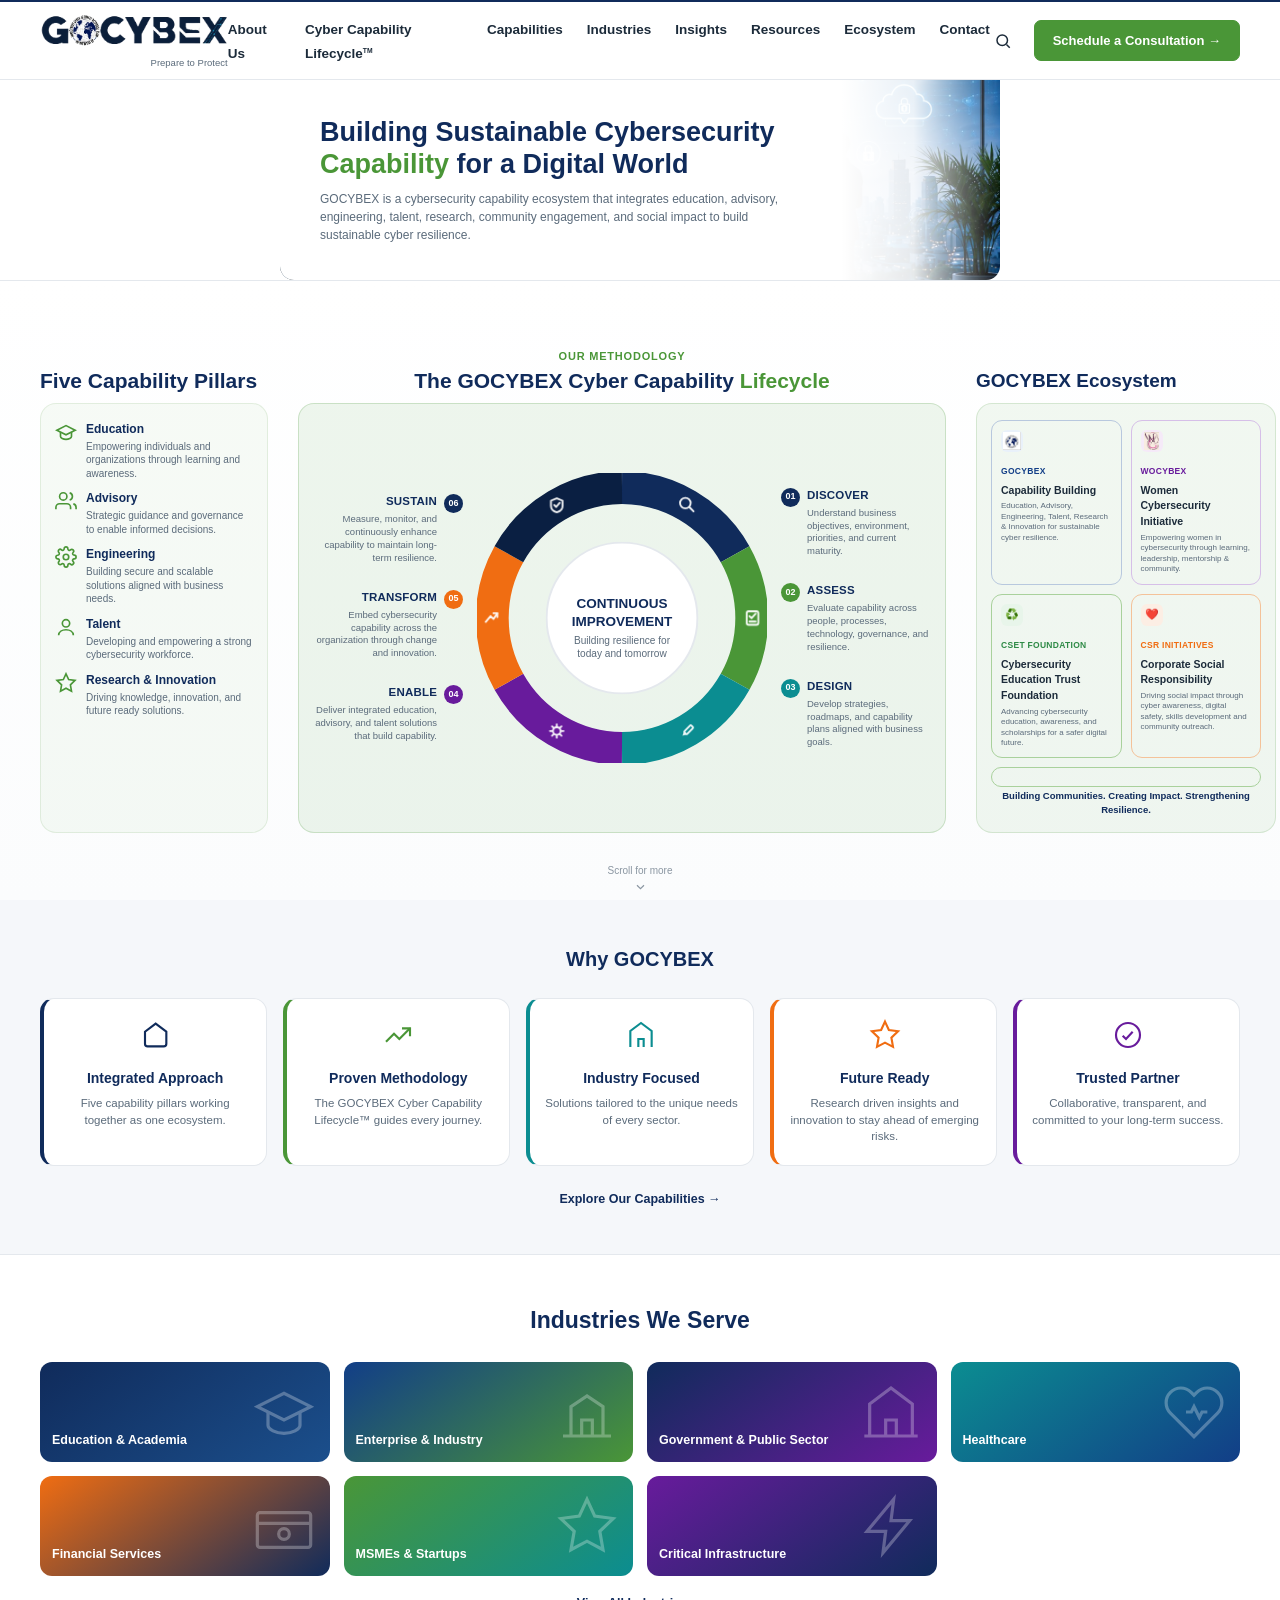
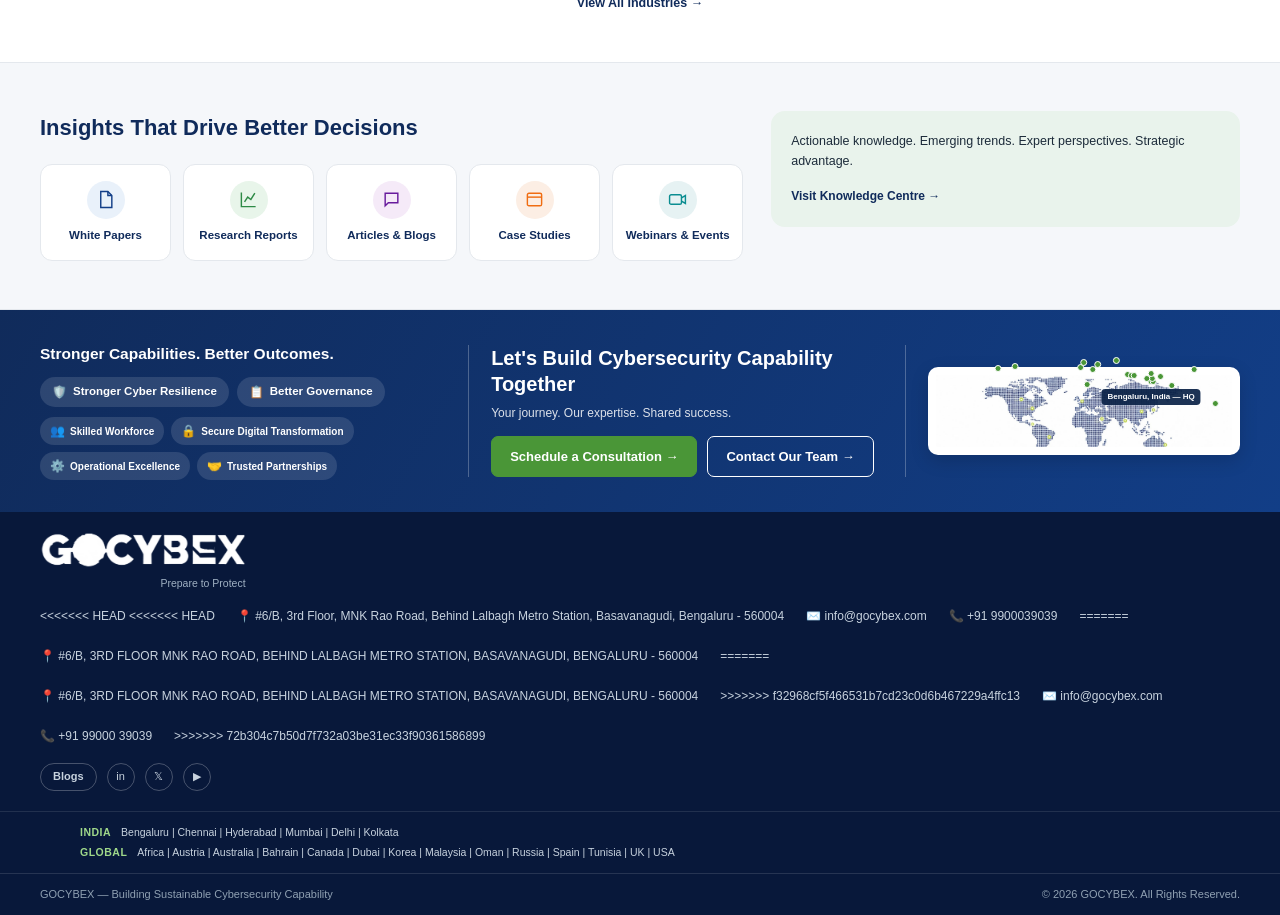
==== commit b0e3e58e: "Resolve merge conflict in index.html" ====
--- a/index.html
+++ b/index.html
@@ -750,11 +750,15 @@
     </div>
     <div class="foot-contact">
 <<<<<<< HEAD
+<<<<<<< HEAD
       <a href="https://maps.app.goo.gl/YukK5HfaoA8zEjeB6" target="_blank" rel="noopener" style="color:inherit; text-decoration:none;">📍 #6/B, 3rd Floor, MNK Rao Road, Behind Lalbagh Metro Station, Basavanagudi, Bengaluru - 560004</a>
       <span>✉️ info@gocybex.com</span>
       <span>📞 +91 9900039039</span>
 =======
       <span><a href="https://maps.app.goo.gl/YukK5HfaoA8zEjeB6">📍 #6/B, 3RD FLOOR MNK RAO ROAD, BEHIND LALBAGH METRO STATION, BASAVANAGUDI, BENGALURU - 560004</a></span>
+=======
+      <a href="https://maps.app.goo.gl/YukK5HfaoA8zEjeB6" target="_blank" rel="noopener" style="color:inherit; text-decoration:none;">📍 #6/B, 3RD FLOOR MNK RAO ROAD, BEHIND LALBAGH METRO STATION, BASAVANAGUDI, BENGALURU - 560004</a>
+>>>>>>> f32968cf5f466531b7cd23c0d6b467229a4ffc13
       <span>✉️ info@gocybex.com</span>
       <span>📞 +91 99000 39039</span>
 >>>>>>> 72b304c7b50d7f732a03be31ec33f90361586899
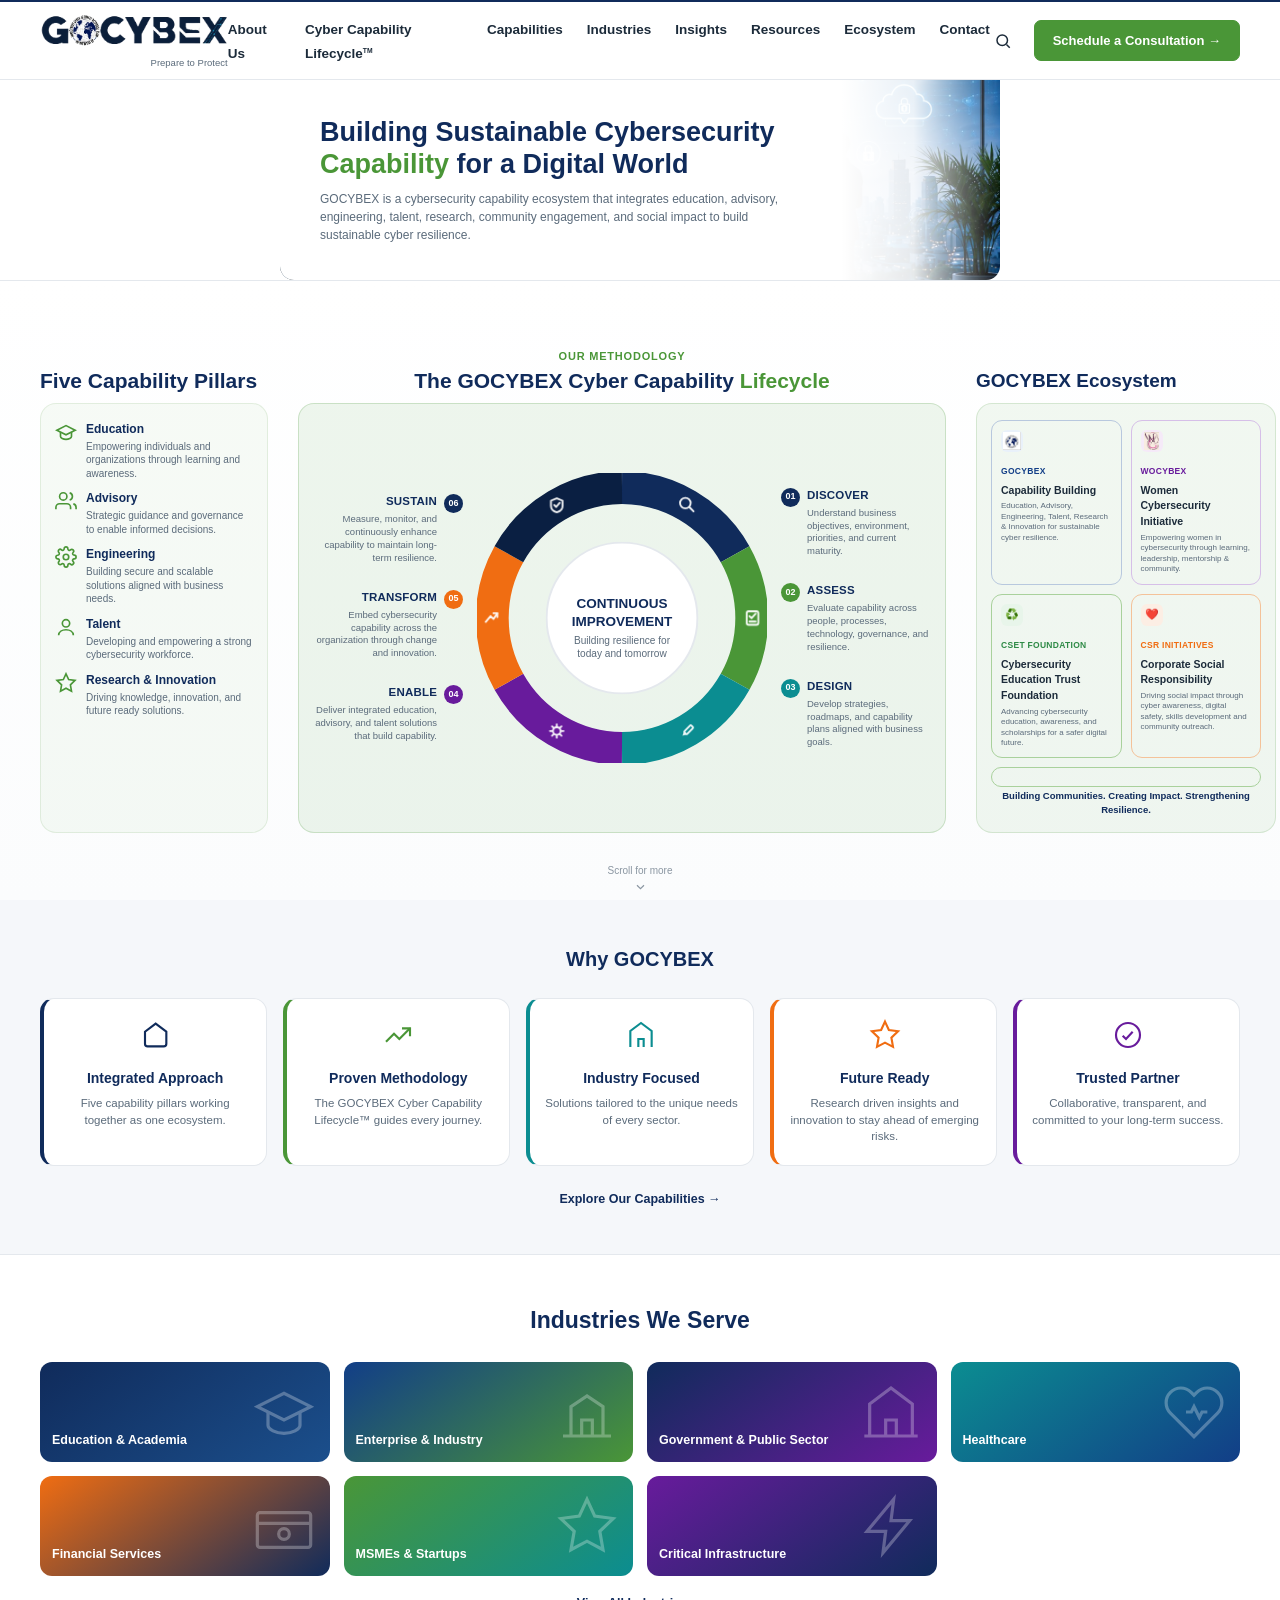
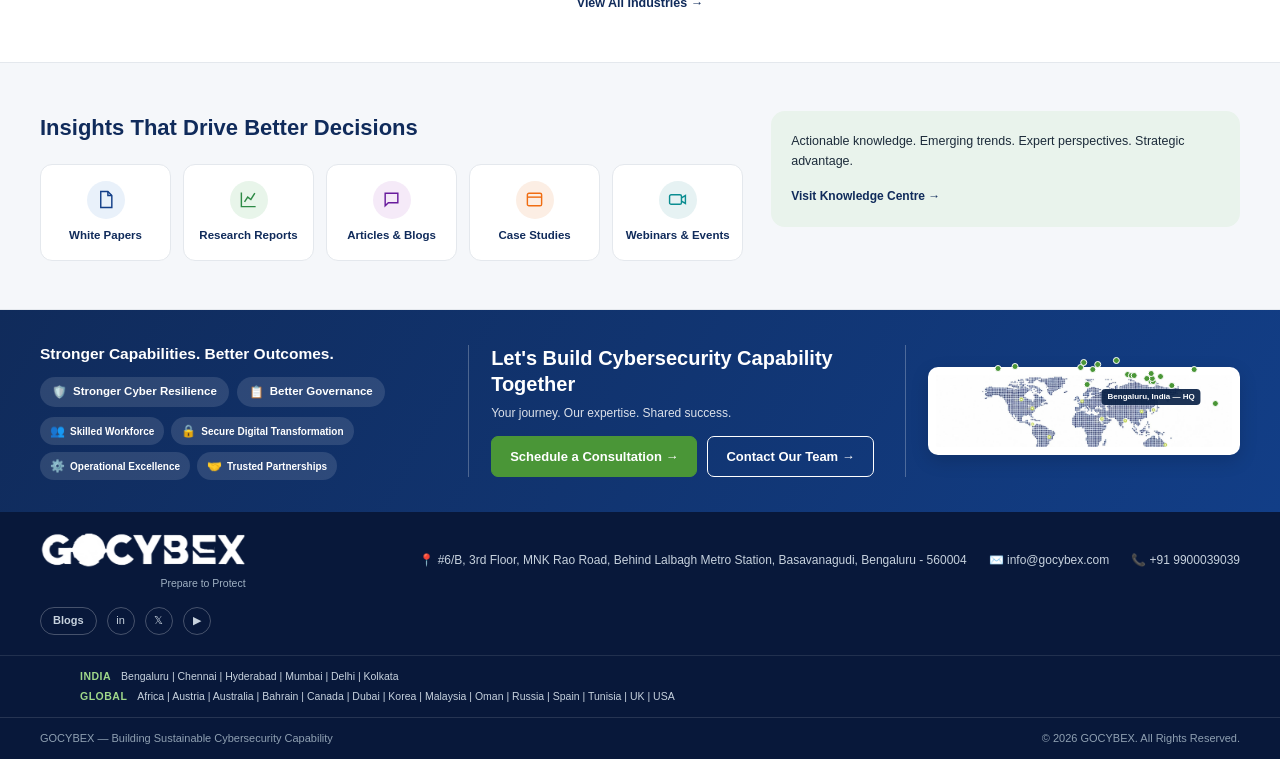
==== commit e79df863: "Update print statement from 'Hello' to 'Goodbye'" ====
--- a/index.html
+++ b/index.html
@@ -749,19 +749,9 @@
       <div class="tag" style="margin-top:0px; line-height:1;">Prepare to Protect</div>
     </div>
     <div class="foot-contact">
-<<<<<<< HEAD
-<<<<<<< HEAD
       <a href="https://maps.app.goo.gl/YukK5HfaoA8zEjeB6" target="_blank" rel="noopener" style="color:inherit; text-decoration:none;">📍 #6/B, 3rd Floor, MNK Rao Road, Behind Lalbagh Metro Station, Basavanagudi, Bengaluru - 560004</a>
       <span>✉️ info@gocybex.com</span>
       <span>📞 +91 9900039039</span>
-=======
-      <span><a href="https://maps.app.goo.gl/YukK5HfaoA8zEjeB6">📍 #6/B, 3RD FLOOR MNK RAO ROAD, BEHIND LALBAGH METRO STATION, BASAVANAGUDI, BENGALURU - 560004</a></span>
-=======
-      <a href="https://maps.app.goo.gl/YukK5HfaoA8zEjeB6" target="_blank" rel="noopener" style="color:inherit; text-decoration:none;">📍 #6/B, 3RD FLOOR MNK RAO ROAD, BEHIND LALBAGH METRO STATION, BASAVANAGUDI, BENGALURU - 560004</a>
->>>>>>> f32968cf5f466531b7cd23c0d6b467229a4ffc13
-      <span>✉️ info@gocybex.com</span>
-      <span>📞 +91 99000 39039</span>
->>>>>>> 72b304c7b50d7f732a03be31ec33f90361586899
     </div>
     <div class="foot-social">
       <a href="insights.html#articles" style="width:auto; border-radius:14px; padding:0 12px; font-size:11px; font-weight:700;">Blogs</a>
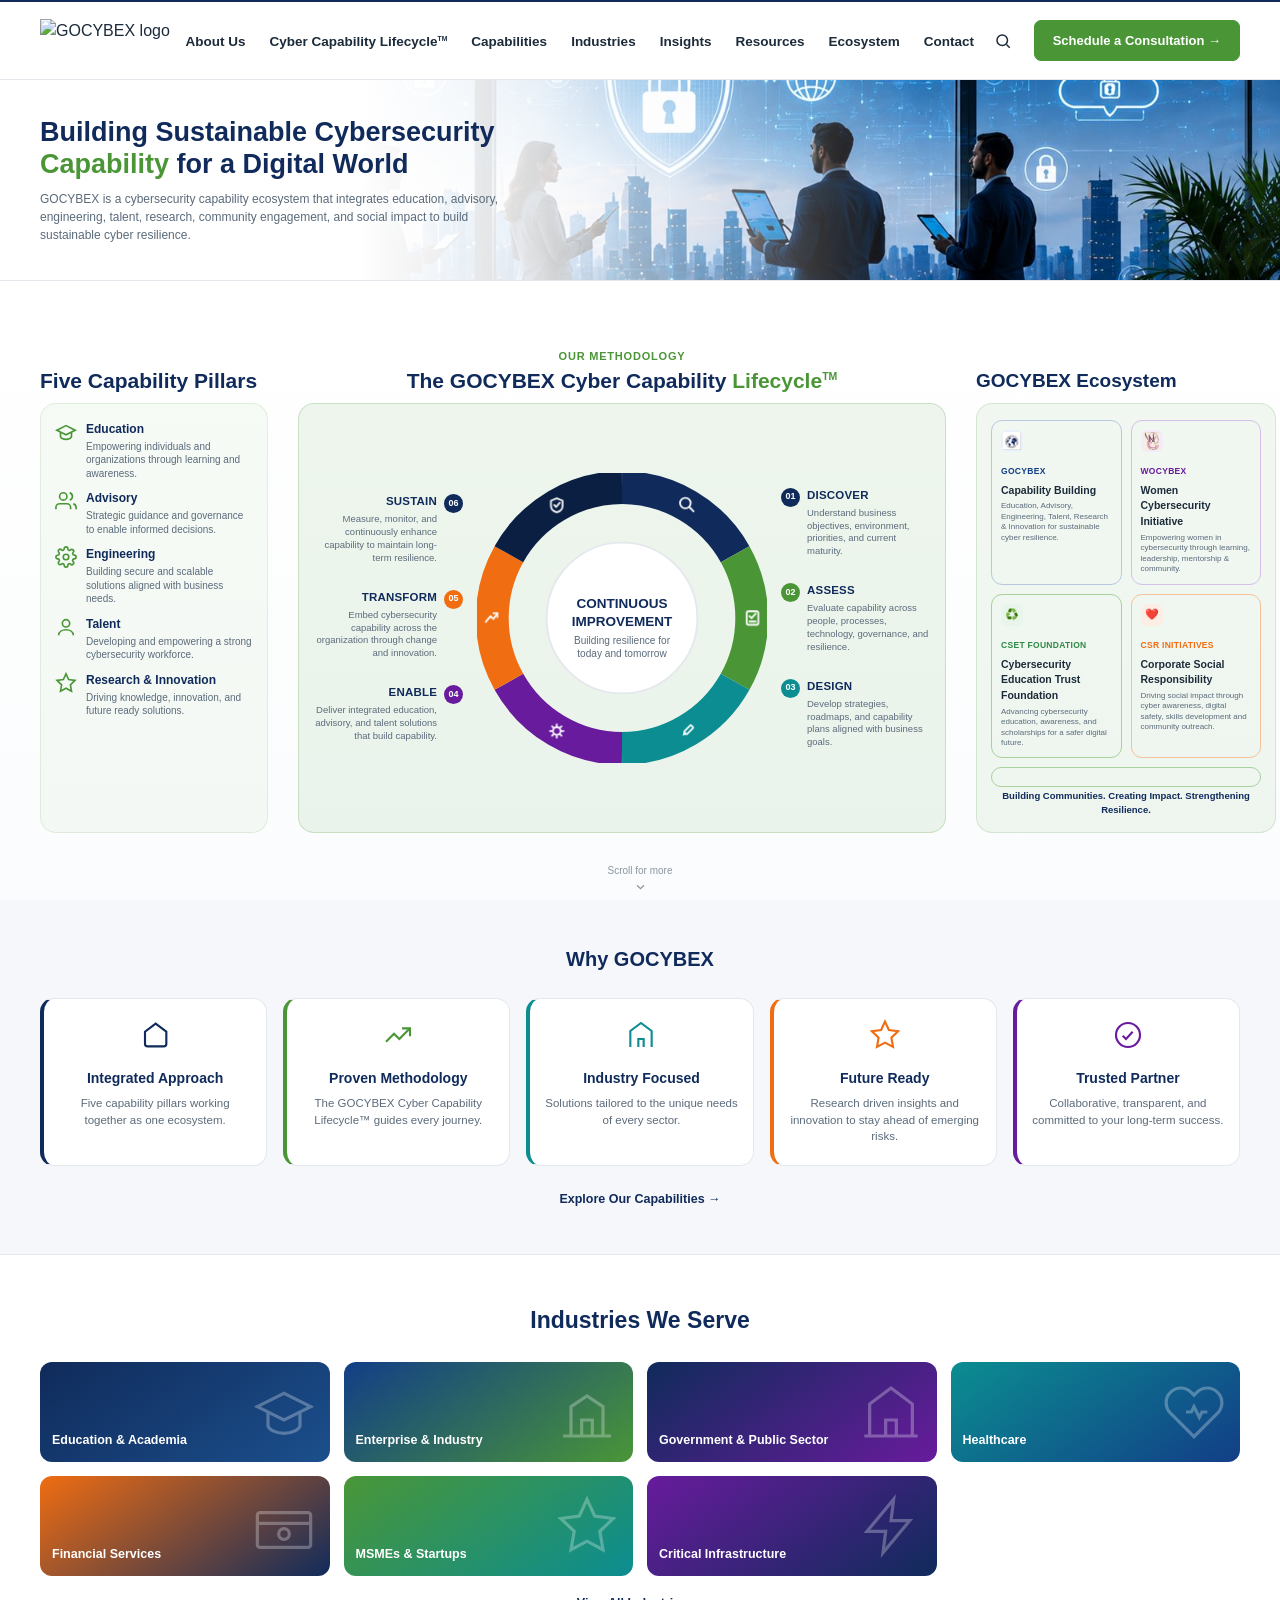
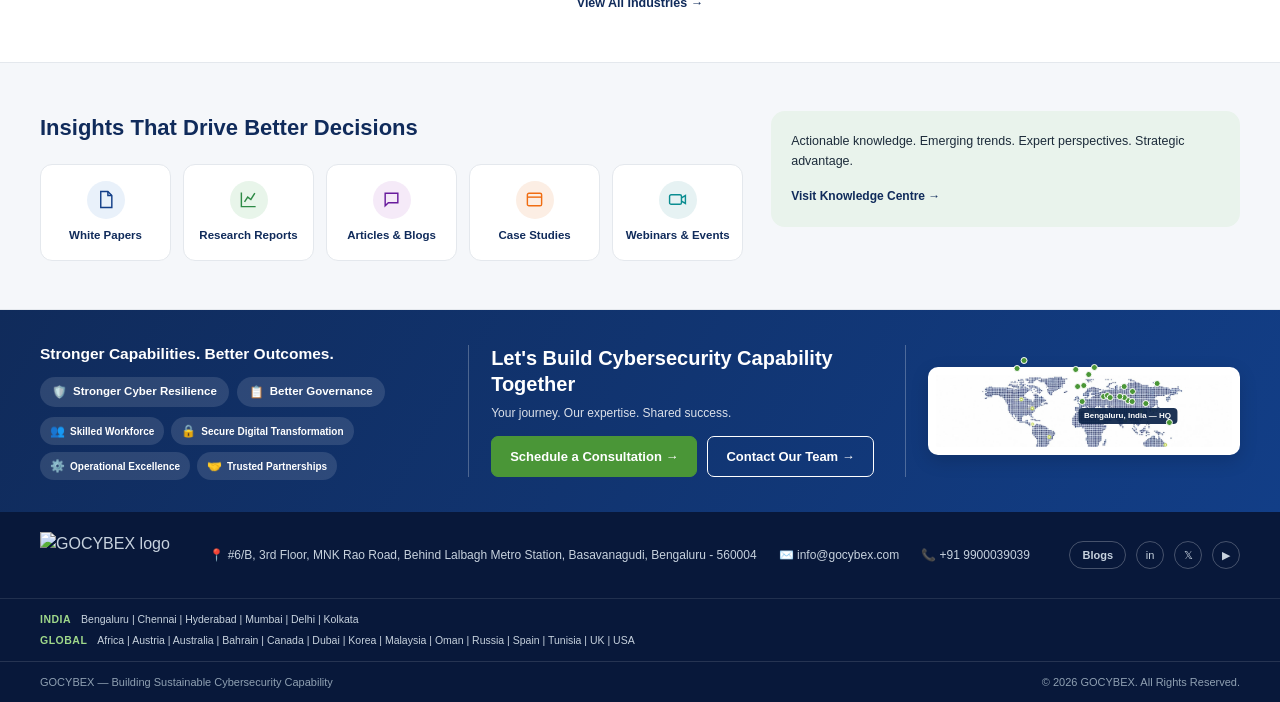
==== commit 48420370: "TM Superscript and logo changes" ====
--- a/index.html
+++ b/index.html
@@ -60,18 +60,13 @@
     position:relative;
     height:200px;
     overflow:hidden;
-    max-width:1400px;
-    margin:0 auto;
-    border-radius:0 0 14px 14px;
   }
   .hero-bg{position:absolute; inset:0; z-index:0;}
-  .hero-bg img{width:100%; height:100%; object-fit:cover; object-position:center 32%;}
-  .hero-fade{display:none;}
-  .hero-text{
-    position:relative; z-index:2; height:100%; display:flex; flex-direction:column; justify-content:center;
-    width:720px; max-width:100%; padding:0 40px;
-    background:linear-gradient(90deg, #ffffff 0%, #ffffff 78%, rgba(255,255,255,0.9) 88%, rgba(255,255,255,0) 100%);
-  }
+  .hero-bg img{width:100%; height:100%; object-fit:cover; object-position:center 30%;}
+  .hero-fade{position:absolute; inset:0; z-index:1;
+    background:linear-gradient(90deg, #ffffff 0%, #ffffff 28%, rgba(255,255,255,0.85) 42%, rgba(255,255,255,0.35) 58%, rgba(255,255,255,0) 72%);
+  }
+  .hero-text{position:relative; z-index:2; height:100%; display:flex; flex-direction:column; justify-content:center; max-width:640px; padding:0 40px;}
   .hero-compact h1{font-size:27px; line-height:1.2; font-weight:800; color:var(--navy);}
   .hero-compact h1 .accent{color:var(--green);}
   .hero-compact p{font-size:12px; color:var(--text-gray); margin-top:10px; max-width:460px; line-height:1.5;}
@@ -231,7 +226,7 @@
   footer{background:#08183a; color:#C7D2DE;}
   .foot-top{display:flex; justify-content:space-between; align-items:center; flex-wrap:wrap; gap:18px; padding:20px 40px;}
   .foot-brand{display:flex; align-items:center; gap:10px;}
-  .foot-brand img{width:auto; height:36px; object-fit:contain; filter:brightness(0) invert(1); display:block;}
+  .foot-brand img{width:auto; height:46px; object-fit:contain; display:block;}
   .foot-brand .name{font-size:17px; font-weight:800; color:white;}
   .foot-brand .tag{font-size:10.5px; color:#9FB0C2; margin-top:2px;}
   .foot-contact{display:flex; gap:22px; flex-wrap:wrap; font-size:12px;}
@@ -337,14 +332,14 @@
 .loc-list{color:#C7D2DE; line-height:1.6;}
 @media (max-width:600px){ .loc-row{padding:2px 20px; flex-direction:column; gap:2px;} }
 </style>
+  <link rel="icon" type="image/png" href="assets/favicon.png">
 </head>
 <body>
 
 <header>
   <div class="container nav-wrap">
-    <div class="logo" style="flex-direction:column; align-items:flex-end; display:flex;">
-      <a href="index.html" aria-label="GOCYBEX home" style="display:inline-block;"><img src="[data-uri]" alt="GOCYBEX logo" style="height:34px; width:auto; object-fit:contain;"></a>
-      <div class="tag" style="margin-top:0px; line-height:1;">Prepare to Protect</div>
+    <div class="logo">
+      <a href="index.html" aria-label="GOCYBEX home" style="display:inline-block;"><img src="assets/logo-header.png" alt="GOCYBEX logo" style="height:44px; width:auto; object-fit:contain;"></a>
     </div>
     <nav>
       <ul>
@@ -395,7 +390,7 @@
       </div>
       <div class="gt-head-c lifecycle-heading">
         <div class="eyebrow">Our Methodology</div>
-        <h2>The GOCYBEX Cyber Capability <span class="accent">Lifecycle</span></h2>
+        <h2>The GOCYBEX Cyber Capability <span class="accent">Lifecycle<sup style="font-size:0.5em;">TM</sup></span></h2>
       </div>
       <div class="gt-head-r eco-heading">
         <h2>GOCYBEX Ecosystem</h2>
@@ -717,26 +712,26 @@
     <div class="outcomes-map">
       <div class="world-map-wrap">
         <img src="[data-uri]" alt="World map" class="world-map-img">
-        <div class="map-pin hq" style="left:71.55%; top:42.79%;" title="Bengaluru, India — HQ"><span class="pin-dot"></span><span class="pin-label">Bengaluru, India — HQ</span></div>
-        <div class="map-pin" style="left:72.3%; top:42.73%;" title="Chennai, India"><span class="pin-dot"></span><span class="pin-label">Chennai, India</span></div>
-        <div class="map-pin" style="left:71.8%; top:40.34%;" title="Hyderabad, India"><span class="pin-dot"></span><span class="pin-label">Hyderabad, India</span></div>
-        <div class="map-pin" style="left:70.24%; top:39.4%;" title="Mumbai, India"><span class="pin-dot"></span><span class="pin-label">Mumbai, India</span></div>
-        <div class="map-pin" style="left:71.45%; top:34.11%;" title="Delhi, India"><span class="pin-dot"></span><span class="pin-label">Delhi, India</span></div>
-        <div class="map-pin" style="left:74.54%; top:37.46%;" title="Kolkata, India"><span class="pin-dot"></span><span class="pin-label">Kolkata, India</span></div>
-        <div class="map-pin" style="left:50.94%; top:46.39%;" title="Africa"><span class="pin-dot"></span><span class="pin-label">Africa</span></div>
-        <div class="map-pin" style="left:54.55%; top:23.22%;" title="Austria"><span class="pin-dot"></span><span class="pin-label">Austria</span></div>
-        <div class="map-pin" style="left:92.0%; top:68.82%;" title="Australia"><span class="pin-dot"></span><span class="pin-label">Australia</span></div>
-        <div class="map-pin" style="left:64.05%; top:35.43%;" title="Bahrain"><span class="pin-dot"></span><span class="pin-label">Bahrain</span></div>
-        <div class="map-pin" style="left:27.95%; top:25.75%;" title="Canada"><span class="pin-dot"></span><span class="pin-label">Canada</span></div>
-        <div class="map-pin" style="left:65.35%; top:36.0%;" title="Dubai"><span class="pin-dot"></span><span class="pin-label">Dubai</span></div>
-        <div class="map-pin" style="left:85.27%; top:29.13%;" title="Korea"><span class="pin-dot"></span><span class="pin-label">Korea</span></div>
-        <div class="map-pin" style="left:78.25%; top:48.26%;" title="Malaysia"><span class="pin-dot"></span><span class="pin-label">Malaysia</span></div>
-        <div class="map-pin" style="left:66.28%; top:36.88%;" title="Oman"><span class="pin-dot"></span><span class="pin-label">Oman</span></div>
-        <div class="map-pin" style="left:60.45%; top:19.03%;" title="Russia"><span class="pin-dot"></span><span class="pin-label">Russia</span></div>
-        <div class="map-pin" style="left:48.97%; top:27.54%;" title="Spain"><span class="pin-dot"></span><span class="pin-label">Spain</span></div>
-        <div class="map-pin" style="left:52.83%; top:29.55%;" title="Tunisia"><span class="pin-dot"></span><span class="pin-label">Tunisia</span></div>
-        <div class="map-pin" style="left:49.96%; top:21.38%;" title="UK"><span class="pin-dot"></span><span class="pin-label">UK</span></div>
-        <div class="map-pin" style="left:22.61%; top:27.89%;" title="USA"><span class="pin-dot"></span><span class="pin-label">USA</span></div>
+        <div class="map-pin hq" style="left:64.0%; top:64.5%;" title="Bengaluru, India — HQ"><span class="pin-dot"></span><span class="pin-label">Bengaluru, India — HQ</span></div>
+        <div class="map-pin" style="left:65.5%; top:66.0%;" title="Chennai, India"><span class="pin-dot"></span><span class="pin-label">Chennai, India</span></div>
+        <div class="map-pin" style="left:63.0%; top:61.5%;" title="Hyderabad, India"><span class="pin-dot"></span><span class="pin-label">Hyderabad, India</span></div>
+        <div class="map-pin" style="left:61.5%; top:60.0%;" title="Mumbai, India"><span class="pin-dot"></span><span class="pin-label">Mumbai, India</span></div>
+        <div class="map-pin" style="left:63.0%; top:49.0%;" title="Delhi, India"><span class="pin-dot"></span><span class="pin-label">Delhi, India</span></div>
+        <div class="map-pin" style="left:65.5%; top:55.0%;" title="Kolkata, India"><span class="pin-dot"></span><span class="pin-label">Kolkata, India</span></div>
+        <div class="map-pin" style="left:49.5%; top:66.0%;" title="Africa"><span class="pin-dot"></span><span class="pin-label">Africa</span></div>
+        <div class="map-pin" style="left:51.5%; top:35.0%;" title="Austria"><span class="pin-dot"></span><span class="pin-label">Austria</span></div>
+        <div class="map-pin" style="left:77.5%; top:90.0%;" title="Australia"><span class="pin-dot"></span><span class="pin-label">Australia</span></div>
+        <div class="map-pin" style="left:56.5%; top:60.5%;" title="Bahrain"><span class="pin-dot"></span><span class="pin-label">Bahrain</span></div>
+        <div class="map-pin" style="left:31.0%; top:19.0%;" title="Canada"><span class="pin-dot"></span><span class="pin-label">Canada</span></div>
+        <div class="map-pin" style="left:57.5%; top:59.0%;" title="Dubai"><span class="pin-dot"></span><span class="pin-label">Dubai</span></div>
+        <div class="map-pin" style="left:73.5%; top:46.0%;" title="Korea"><span class="pin-dot"></span><span class="pin-label">Korea</span></div>
+        <div class="map-pin" style="left:70.0%; top:69.0%;" title="Malaysia"><span class="pin-dot"></span><span class="pin-label">Malaysia</span></div>
+        <div class="map-pin" style="left:58.5%; top:61.5%;" title="Oman"><span class="pin-dot"></span><span class="pin-label">Oman</span></div>
+        <div class="map-pin" style="left:53.5%; top:27.0%;" title="Russia"><span class="pin-dot"></span><span class="pin-label">Russia</span></div>
+        <div class="map-pin" style="left:48.0%; top:49.0%;" title="Spain"><span class="pin-dot"></span><span class="pin-label">Spain</span></div>
+        <div class="map-pin" style="left:50.0%; top:48.0%;" title="Tunisia"><span class="pin-dot"></span><span class="pin-label">Tunisia</span></div>
+        <div class="map-pin" style="left:47.5%; top:30.0%;" title="UK"><span class="pin-dot"></span><span class="pin-label">UK</span></div>
+        <div class="map-pin" style="left:28.5%; top:28.0%;" title="USA"><span class="pin-dot"></span><span class="pin-label">USA</span></div>
       </div>
     </div>
   </div>
@@ -744,9 +739,8 @@
 
 <footer class="reveal">
   <div class="foot-top">
-    <div class="foot-brand" style="flex-direction:column; align-items:flex-end; display:flex;">
-      <a href="index.html" aria-label="GOCYBEX home" style="display:inline-block;"><img src="[data-uri]" alt="GOCYBEX logo" style="height:36px; width:auto; object-fit:contain; filter:brightness(0) invert(1); display:block;"></a>
-      <div class="tag" style="margin-top:0px; line-height:1;">Prepare to Protect</div>
+    <div class="foot-brand">
+      <a href="index.html" aria-label="GOCYBEX home" style="display:inline-block;"><img src="assets/logo-footer.png" alt="GOCYBEX logo" style="height:46px; width:auto; object-fit:contain; display:block;"></a>
     </div>
     <div class="foot-contact">
       <a href="https://maps.app.goo.gl/YukK5HfaoA8zEjeB6" target="_blank" rel="noopener" style="color:inherit; text-decoration:none;">📍 #6/B, 3rd Floor, MNK Rao Road, Behind Lalbagh Metro Station, Basavanagudi, Bengaluru - 560004</a>
@@ -755,16 +749,16 @@
     </div>
     <div class="foot-social">
       <a href="insights.html#articles" style="width:auto; border-radius:14px; padding:0 12px; font-size:11px; font-weight:700;">Blogs</a>
-      <a href="#" aria-label="LinkedIn">in</a>
-      <a href="#" aria-label="X">𝕏</a>
-      <a href="#" aria-label="YouTube">▶</a>
+      <a href="https://linkedin.com/company/inngocybex/" target="_blank" rel="noopener" aria-label="LinkedIn">in</a>
+      <a href="#" target="_blank" rel="noopener" aria-label="X">𝕏</a>
+      <a href="#" target="_blank" rel="noopener" aria-label="YouTube">▶</a>
     </div>
   </div>
   <div class="foot-locations">
-    <div class="container">
+    
       <div class="loc-row"><span class="loc-label">INDIA</span><span class="loc-list">Bengaluru | Chennai | Hyderabad | Mumbai | Delhi | Kolkata</span></div>
       <div class="loc-row"><span class="loc-label">GLOBAL</span><span class="loc-list">Africa | Austria | Australia | Bahrain | Canada | Dubai | Korea | Malaysia | Oman | Russia | Spain | Tunisia | UK | USA</span></div>
-    </div>
+    
   </div>
 <div class="foot-bottom">
     <span>GOCYBEX — Building Sustainable Cybersecurity Capability</span>
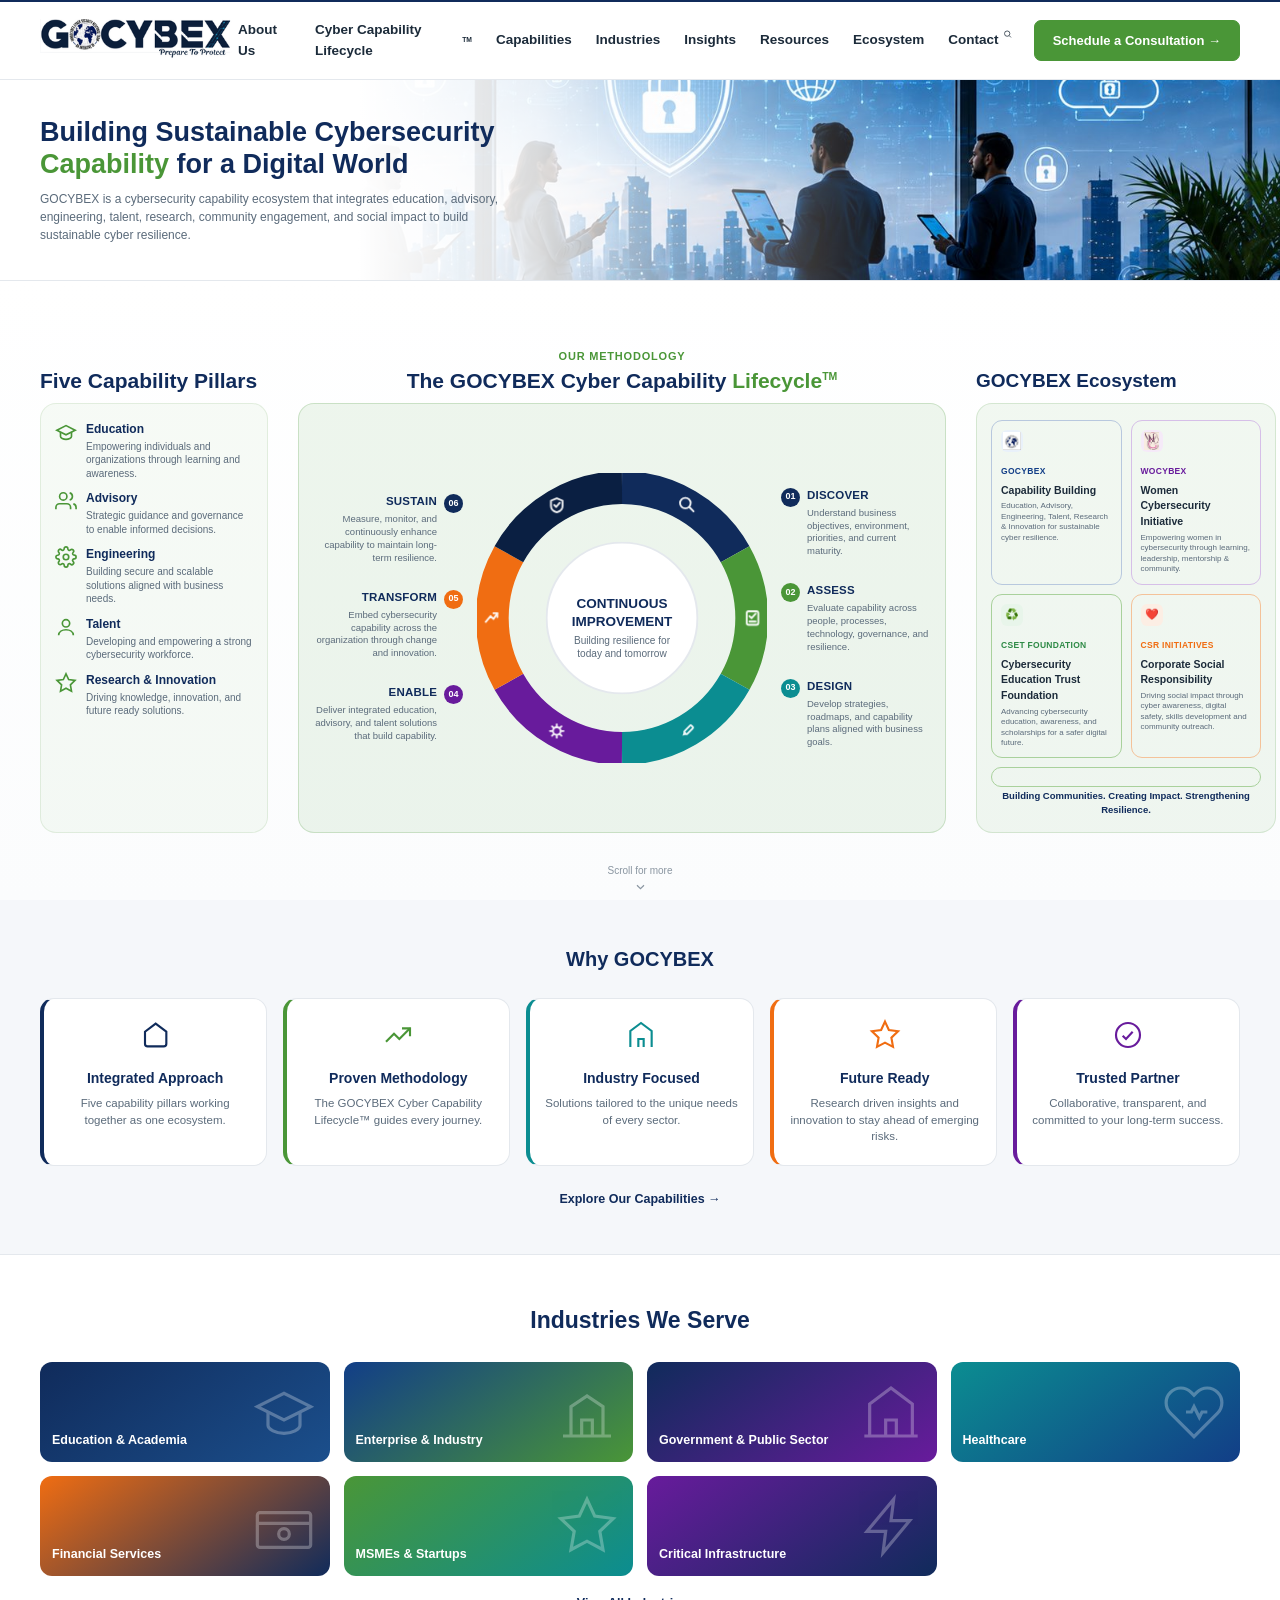
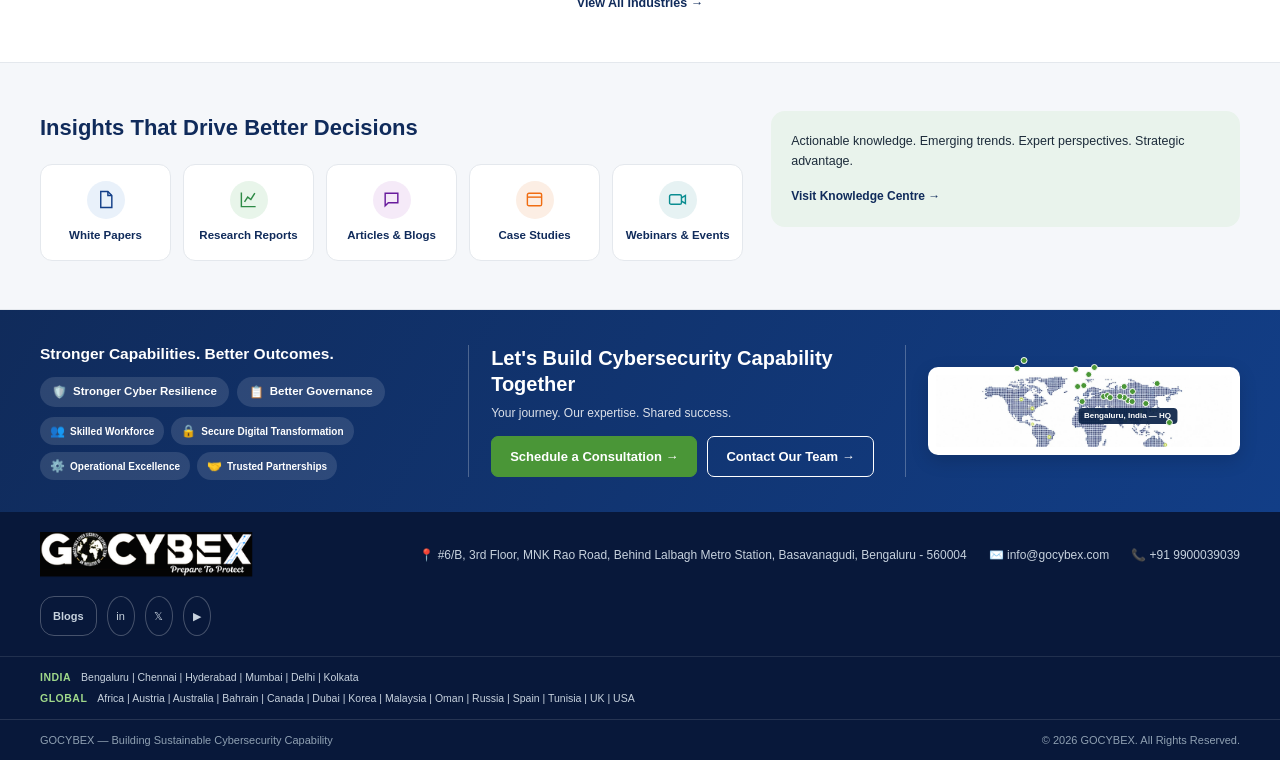
==== commit cafa1222: "Trying to add responsiveness across devices" ====
--- a/index.html
+++ b/index.html
@@ -333,6 +333,7 @@
 @media (max-width:600px){ .loc-row{padding:2px 20px; flex-direction:column; gap:2px;} }
 </style>
   <link rel="icon" type="image/png" href="assets/favicon.png">
+  <link rel="stylesheet" href="assets/responsive.css">
 </head>
 <body>
 
@@ -355,15 +356,15 @@
     </nav>
     <div class="nav-right">
       <div class="search-wrap">
-        <button class="search-btn" aria-label="Search GOCYBEX" onclick="var w=this.parentNode; w.classList.toggle('open'); if(w.classList.contains('open')){ w.querySelector('input').focus(); }">
+        <button class="search-btn" aria-label="Search GOCYBEX" type="button">
           <svg class="search-icon" viewBox="0 0 24 24" fill="none" stroke="currentColor" stroke-width="2"><circle cx="11" cy="11" r="7"/><line x1="21" y1="21" x2="16.65" y2="16.65"/></svg>
         </button>
-        <form class="search-form" onsubmit="event.preventDefault(); var q=this.querySelector('input').value.trim(); if(q){ window.open('https://www.google.com/search?q=site:gocybex.com+'+encodeURIComponent(q), '_blank'); }">
+        <form class="search-form">
           <input type="text" placeholder="Search GOCYBEX...">
         </form>
       </div>
       <a class="btn btn-primary" href="https://calendly.com/gocybex" target="_blank" rel="noopener">Schedule a Consultation →</a>
-    <button class="mobile-toggle" aria-label="Toggle menu" onclick="var n=document.querySelector('nav'); n.classList.toggle('nav-open'); this.classList.toggle('active');">
+    <button class="mobile-toggle" aria-label="Toggle menu" aria-expanded="false">
       <span></span><span></span><span></span>
     </button>
     </div>
@@ -766,19 +767,6 @@
   </div>
 </footer>
 
-<script>
-  document.addEventListener('DOMContentLoaded', function(){
-    var revealEls = document.querySelectorAll('.reveal');
-    var observer = new IntersectionObserver(function(entries){
-      entries.forEach(function(entry){
-        if(entry.isIntersecting){
-          entry.target.classList.add('in-view');
-          observer.unobserve(entry.target);
-        }
-      });
-    }, { threshold: 0.12 });
-    revealEls.forEach(function(el){ observer.observe(el); });
-  });
-</script>
+<script src="assets/main.js" defer></script>
 </body>
 </html>
--- a/assets/responsive.css
+++ b/assets/responsive.css
@@ -0,0 +1,101 @@
+/* =========================================================
+   GOCYBEX — shared responsive & interactivity layer
+   Loaded on every page AFTER the page's own inline <style>,
+   so these rules patch/extend rather than fight existing CSS.
+   ========================================================= */
+
+/* --- Global safety net: never allow horizontal scroll/jitter --- */
+html, body { max-width: 100%; overflow-x: hidden; }
+*, *::before, *::after { box-sizing: border-box; }
+img, svg, video, canvas { max-width: 100%; height: auto; }
+
+/* --- Fluid typography: scales continuously between breakpoints
+   instead of jumping only at fixed widths. Falls back gracefully
+   if a page already sets an explicit font-size (specificity below). --- */
+h1 { font-size: clamp(22px, 4.2vw, 34px); }
+h2 { font-size: clamp(19px, 3vw, 26px); }
+h3 { font-size: clamp(15px, 2vw, 18px); }
+
+/* --- Touch-friendly tap targets (WCAG-ish minimum ~44px) --- */
+nav ul li a,
+.btn,
+.mobile-toggle,
+.search-btn,
+.foot-social a {
+  min-height: 40px;
+}
+nav ul li a { display: flex; align-items: center; }
+
+/* --- Active nav link indicator (set via assets/main.js) --- */
+nav ul li a.current {
+  color: var(--green, #4a9637);
+  font-weight: 800;
+}
+nav ul li a.current::after {
+  content: "";
+}
+
+/* --- Keyboard focus visibility (accessibility + feels interactive) --- */
+a:focus-visible,
+button:focus-visible,
+input:focus-visible {
+  outline: 2px solid var(--green, #4a9637);
+  outline-offset: 2px;
+  border-radius: 4px;
+}
+
+/* --- Sticky header: subtle compress + shadow once scrolled
+   (class toggled by assets/main.js) --- */
+header { transition: box-shadow .25s ease, height .25s ease; }
+header.is-scrolled { box-shadow: 0 6px 18px rgba(16,43,91,0.12); }
+
+/* --- Mobile nav overlay polish (backdrop + smoother open/close) --- */
+@media (max-width: 1000px) {
+  nav ul {
+    transform: translateY(-8px);
+    opacity: 0;
+    pointer-events: none;
+    transition: opacity .2s ease, transform .2s ease;
+  }
+  nav.nav-open ul {
+    transform: translateY(0);
+    opacity: 1;
+    pointer-events: auto;
+  }
+  nav ul li a { min-height: 48px; }
+  body.nav-locked { overflow: hidden; }
+}
+
+/* --- Extra-small phones (iPhone SE / older Android, ~360px and below) --- */
+@media (max-width: 380px) {
+  .container { padding: 0 14px !important; }
+  .btn { padding: 9px 12px !important; font-size: 12px !important; }
+  .nav-right .btn span,
+  .nav-right .btn { white-space: normal !important; text-align: center; }
+}
+
+/* --- Tablet portrait fine-tuning (770–1024px): avoid cramped 2-col grids --- */
+@media (min-width: 640px) and (max-width: 900px) {
+  .trust-grid, .pillars-grid, .ind-grid, .ins-cards, .eco-grid {
+    gap: 16px !important;
+  }
+}
+
+/* --- Large desktop / wide monitors: prevent content stretching too thin --- */
+@media (min-width: 1600px) {
+  .container { max-width: 1500px; }
+}
+
+/* --- Print styles (nice-to-have, near-zero cost) --- */
+@media print {
+  header, footer, .mobile-toggle, .search-wrap, .btn { display: none !important; }
+}
+
+/* --- Reduced motion: respect user OS preference --- */
+@media (prefers-reduced-motion: reduce) {
+  *, *::before, *::after {
+    animation-duration: 0.001ms !important;
+    transition-duration: 0.001ms !important;
+  }
+  html { scroll-behavior: auto !important; }
+}
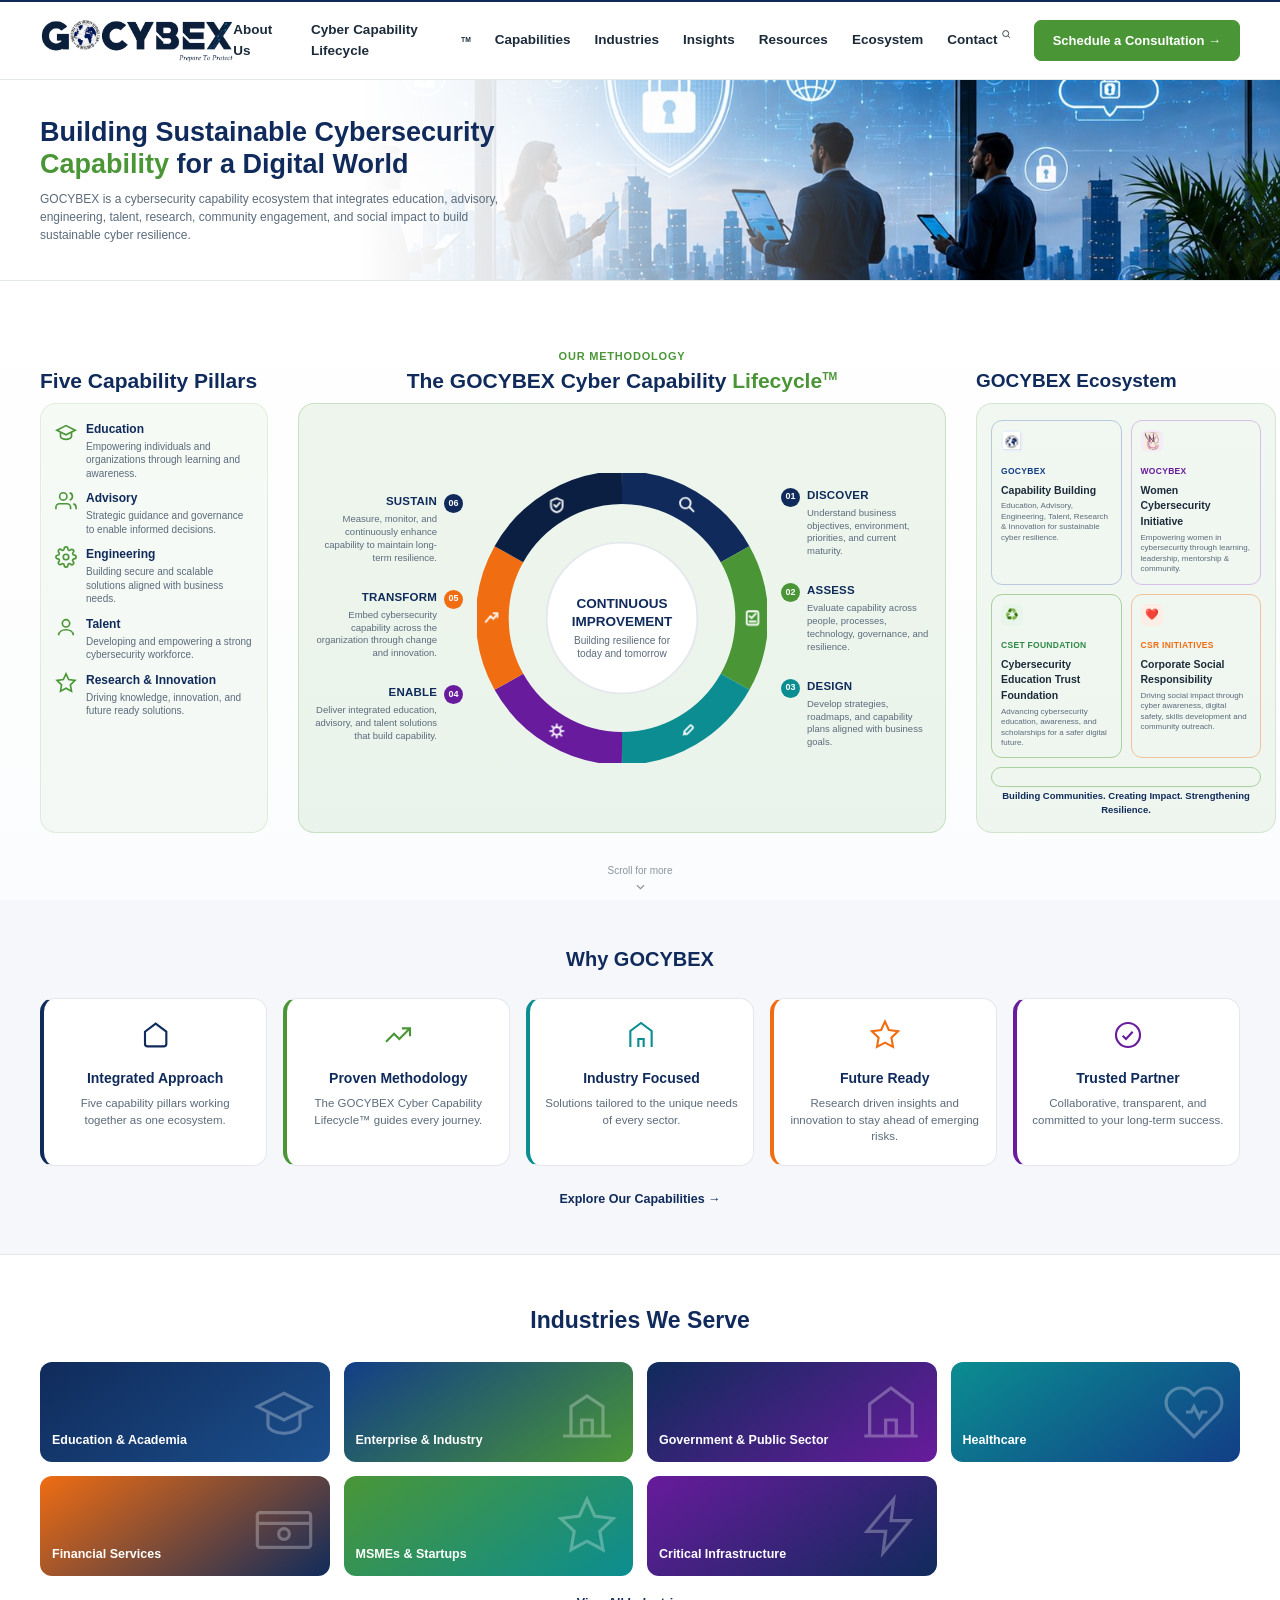
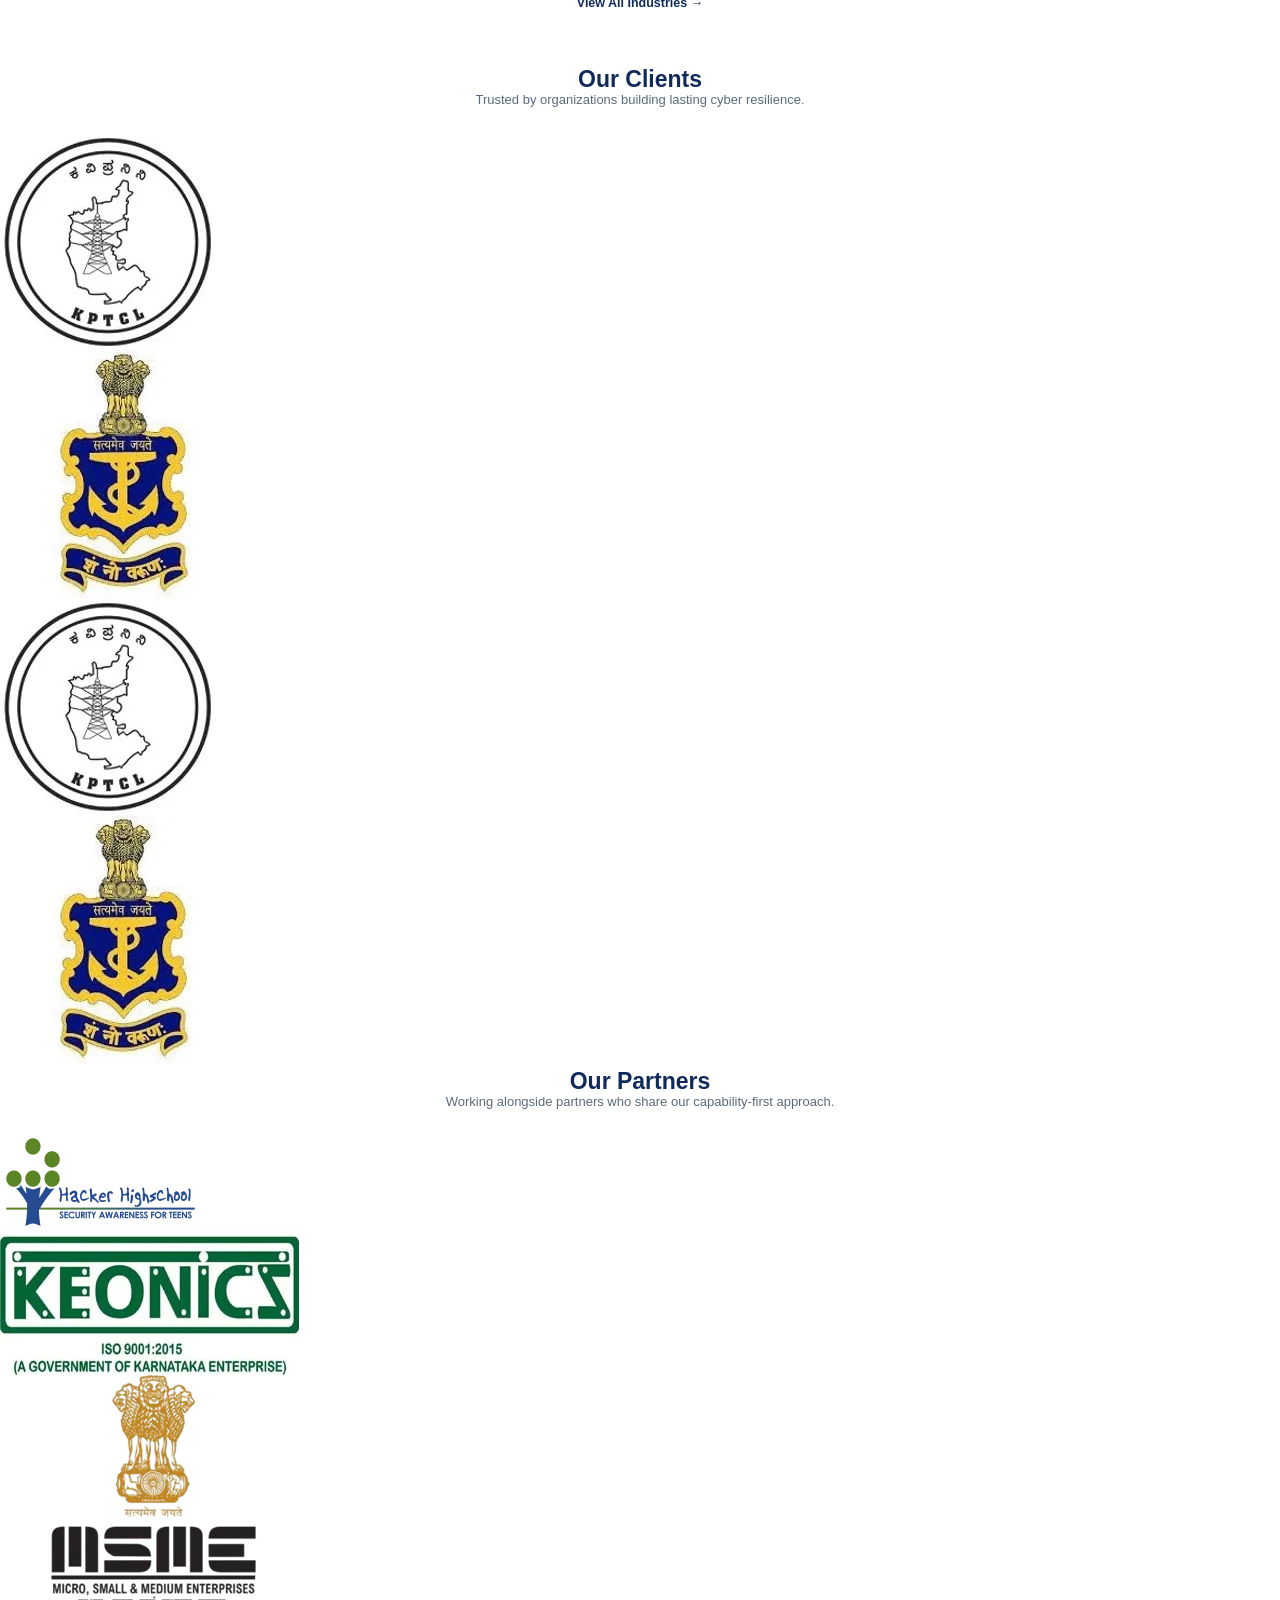
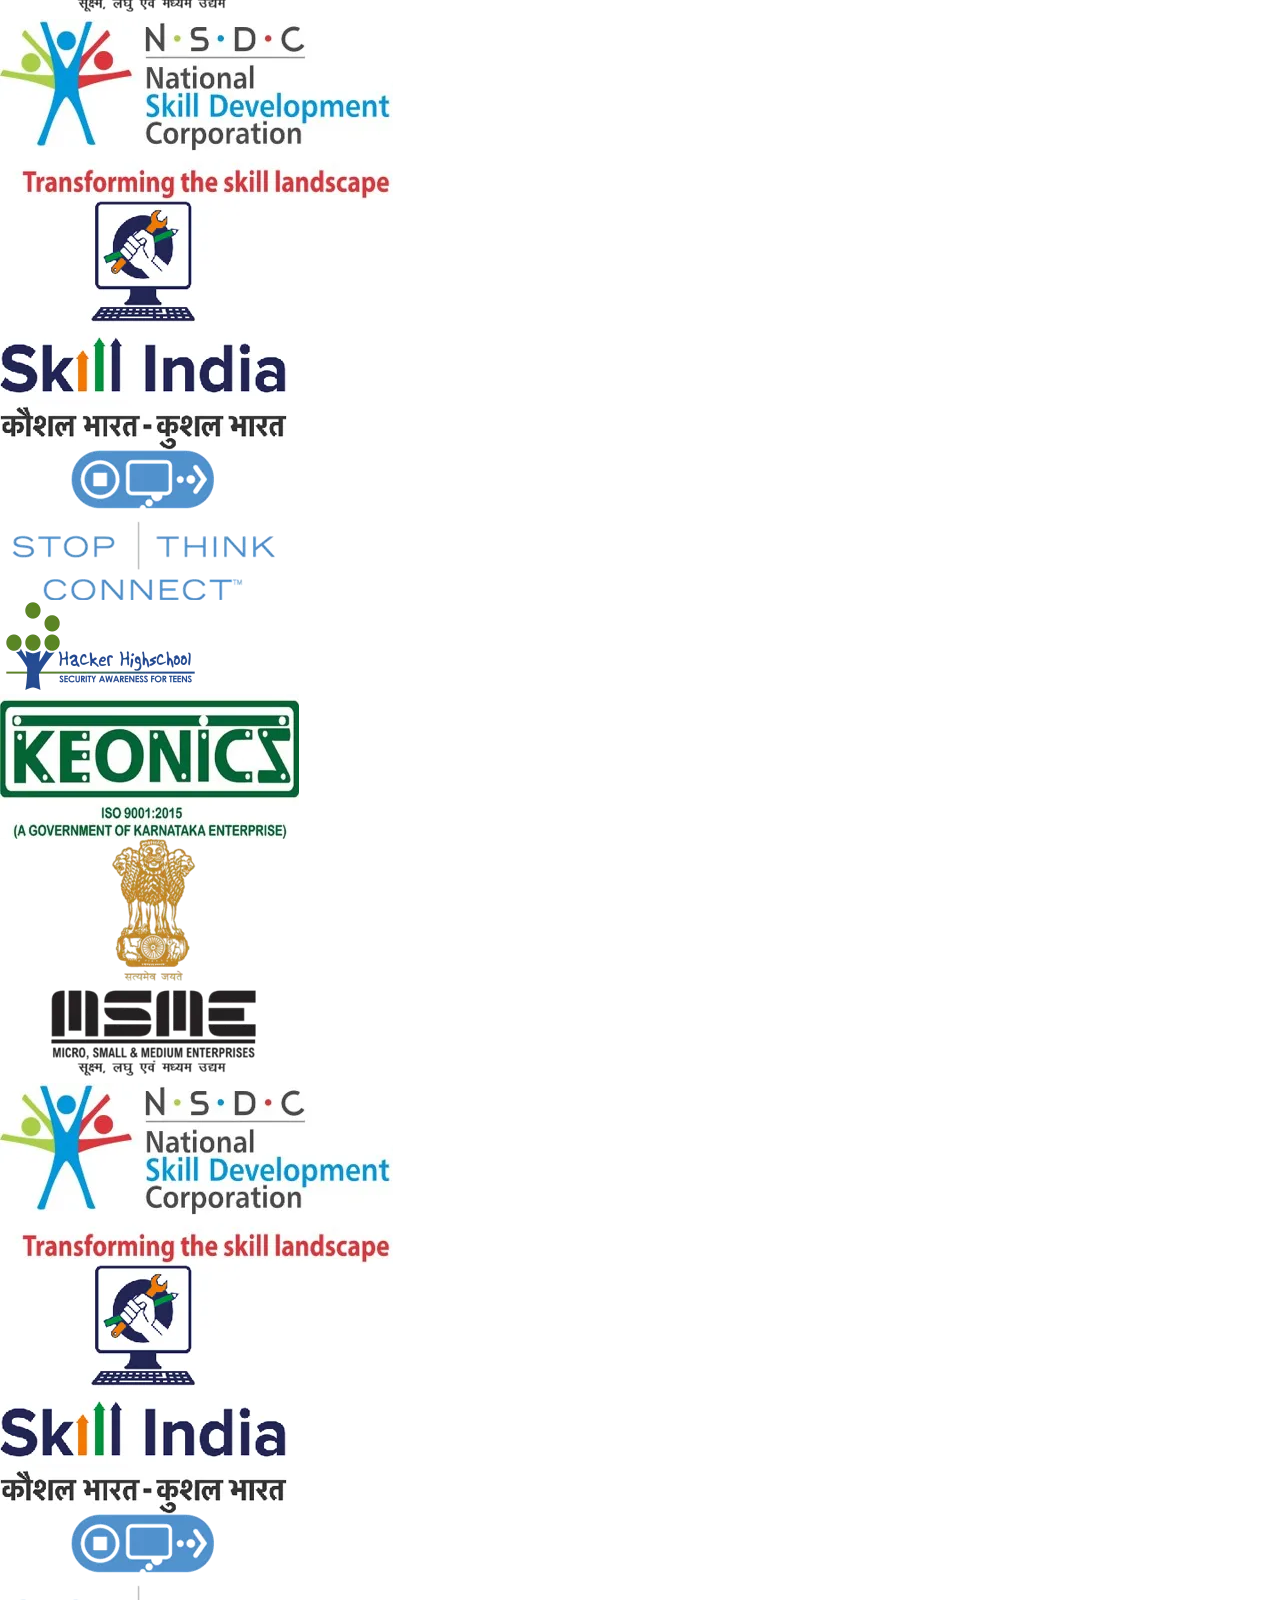
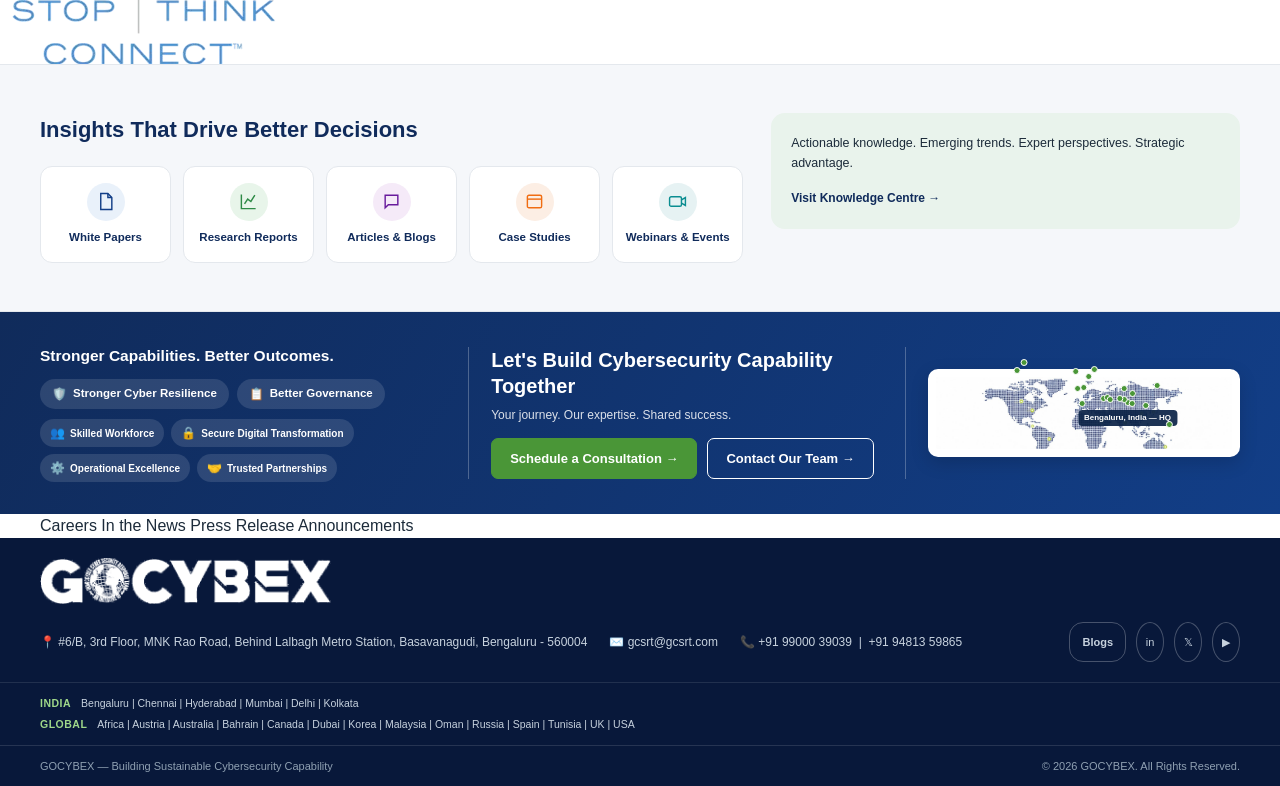
==== commit 78c5e6ed: "Adding Announcement, Career, News, Press Release pages along with the updation of contact page" ====
--- a/index.html
+++ b/index.html
@@ -332,7 +332,10 @@
 .loc-list{color:#C7D2DE; line-height:1.6;}
 @media (max-width:600px){ .loc-row{padding:2px 20px; flex-direction:column; gap:2px;} }
 </style>
-  <link rel="icon" type="image/png" href="assets/favicon.png">
+  <link rel="icon" type="image/svg+xml" href="assets/favicon.svg">
+  <link rel="icon" type="image/png" sizes="32x32" href="assets/favicon-32.png">
+  <link rel="icon" type="image/png" sizes="16x16" href="assets/favicon-16.png">
+  <link rel="apple-touch-icon" sizes="180x180" href="assets/apple-touch-icon.png">
   <link rel="stylesheet" href="assets/responsive.css">
 </head>
 <body>
@@ -653,6 +656,26 @@
   </div>
 </section>
 
+
+<section class="logo-marquee-section reveal">
+  <div class="container">
+    <div class="sec-head"><h3>Our Clients</h3><p style="text-align:center; color:var(--text-gray); font-size:13px; margin-top:-6px;">Trusted by organizations building lasting cyber resilience.</p></div>
+  </div>
+  <div class="marquee-wrap">
+    <div class="marquee-track "><img src="assets/clients/client-1.png" alt="Client logo" loading="lazy" onerror="this.style.display='none'"><img src="assets/clients/client-2.png" alt="Client logo" loading="lazy" onerror="this.style.display='none'"><img src="assets/clients/client-3.png" alt="Client logo" loading="lazy" onerror="this.style.display='none'"><img src="assets/clients/client-4.png" alt="Client logo" loading="lazy" onerror="this.style.display='none'"><img src="assets/clients/client-5.png" alt="Client logo" loading="lazy" onerror="this.style.display='none'"><img src="assets/clients/client-6.png" alt="Client logo" loading="lazy" onerror="this.style.display='none'"><img src="assets/clients/client-7.png" alt="Client logo" loading="lazy" onerror="this.style.display='none'"><img src="assets/clients/client-8.png" alt="Client logo" loading="lazy" onerror="this.style.display='none'"><img src="assets/clients/client-1.png" alt="Client logo" loading="lazy" onerror="this.style.display='none'"><img src="assets/clients/client-2.png" alt="Client logo" loading="lazy" onerror="this.style.display='none'"><img src="assets/clients/client-3.png" alt="Client logo" loading="lazy" onerror="this.style.display='none'"><img src="assets/clients/client-4.png" alt="Client logo" loading="lazy" onerror="this.style.display='none'"><img src="assets/clients/client-5.png" alt="Client logo" loading="lazy" onerror="this.style.display='none'"><img src="assets/clients/client-6.png" alt="Client logo" loading="lazy" onerror="this.style.display='none'"><img src="assets/clients/client-7.png" alt="Client logo" loading="lazy" onerror="this.style.display='none'"><img src="assets/clients/client-8.png" alt="Client logo" loading="lazy" onerror="this.style.display='none'"></div>
+  </div>
+</section>
+
+<section class="logo-marquee-section tinted reveal">
+  <div class="container">
+    <div class="sec-head"><h3>Our Partners</h3><p style="text-align:center; color:var(--text-gray); font-size:13px; margin-top:-6px;">Working alongside partners who share our capability-first approach.</p></div>
+  </div>
+  <div class="marquee-wrap tinted">
+    <div class="marquee-track reverse"><img src="assets/partners/partner-1.png" alt="Partner logo" loading="lazy" onerror="this.style.display='none'"><img src="assets/partners/partner-2.png" alt="Partner logo" loading="lazy" onerror="this.style.display='none'"><img src="assets/partners/partner-3.png" alt="Partner logo" loading="lazy" onerror="this.style.display='none'"><img src="assets/partners/partner-4.png" alt="Partner logo" loading="lazy" onerror="this.style.display='none'"><img src="assets/partners/partner-5.png" alt="Partner logo" loading="lazy" onerror="this.style.display='none'"><img src="assets/partners/partner-6.png" alt="Partner logo" loading="lazy" onerror="this.style.display='none'"><img src="assets/partners/partner-7.png" alt="Partner logo" loading="lazy" onerror="this.style.display='none'"><img src="assets/partners/partner-8.png" alt="Partner logo" loading="lazy" onerror="this.style.display='none'"><img src="assets/partners/partner-1.png" alt="Partner logo" loading="lazy" onerror="this.style.display='none'"><img src="assets/partners/partner-2.png" alt="Partner logo" loading="lazy" onerror="this.style.display='none'"><img src="assets/partners/partner-3.png" alt="Partner logo" loading="lazy" onerror="this.style.display='none'"><img src="assets/partners/partner-4.png" alt="Partner logo" loading="lazy" onerror="this.style.display='none'"><img src="assets/partners/partner-5.png" alt="Partner logo" loading="lazy" onerror="this.style.display='none'"><img src="assets/partners/partner-6.png" alt="Partner logo" loading="lazy" onerror="this.style.display='none'"><img src="assets/partners/partner-7.png" alt="Partner logo" loading="lazy" onerror="this.style.display='none'"><img src="assets/partners/partner-8.png" alt="Partner logo" loading="lazy" onerror="this.style.display='none'"></div>
+  </div>
+</section>
+
+
 <section class="insights reveal">
   <div class="container ins-grid">
     <div>
@@ -738,15 +761,24 @@
   </div>
 </section>
 
+<section class="pre-footer-links">
+  <div class="container pre-footer-inner">
+    <a href="careers.html">Careers</a>
+    <a href="news.html">In the News</a>
+    <a href="press-release.html">Press Release</a>
+    <a href="announcements.html">Announcements</a>
+  </div>
+</section>
+
 <footer class="reveal">
   <div class="foot-top">
     <div class="foot-brand">
       <a href="index.html" aria-label="GOCYBEX home" style="display:inline-block;"><img src="assets/logo-footer.png" alt="GOCYBEX logo" style="height:46px; width:auto; object-fit:contain; display:block;"></a>
     </div>
     <div class="foot-contact">
-      <a href="https://maps.app.goo.gl/YukK5HfaoA8zEjeB6" target="_blank" rel="noopener" style="color:inherit; text-decoration:none;">📍 #6/B, 3rd Floor, MNK Rao Road, Behind Lalbagh Metro Station, Basavanagudi, Bengaluru - 560004</a>
-      <span>✉️ info@gocybex.com</span>
-      <span>📞 +91 9900039039</span>
+      <a href="maps.html" style="color:inherit; text-decoration:none;">📍 #6/B, 3rd Floor, MNK Rao Road, Behind Lalbagh Metro Station, Basavanagudi, Bengaluru - 560004</a>
+      <span>✉️ gcsrt@gcsrt.com</span>
+      <span>📞 +91 99000 39039 &nbsp;|&nbsp; +91 94813 59865</span>
     </div>
     <div class="foot-social">
       <a href="insights.html#articles" style="width:auto; border-radius:14px; padding:0 12px; font-size:11px; font-weight:700;">Blogs</a>
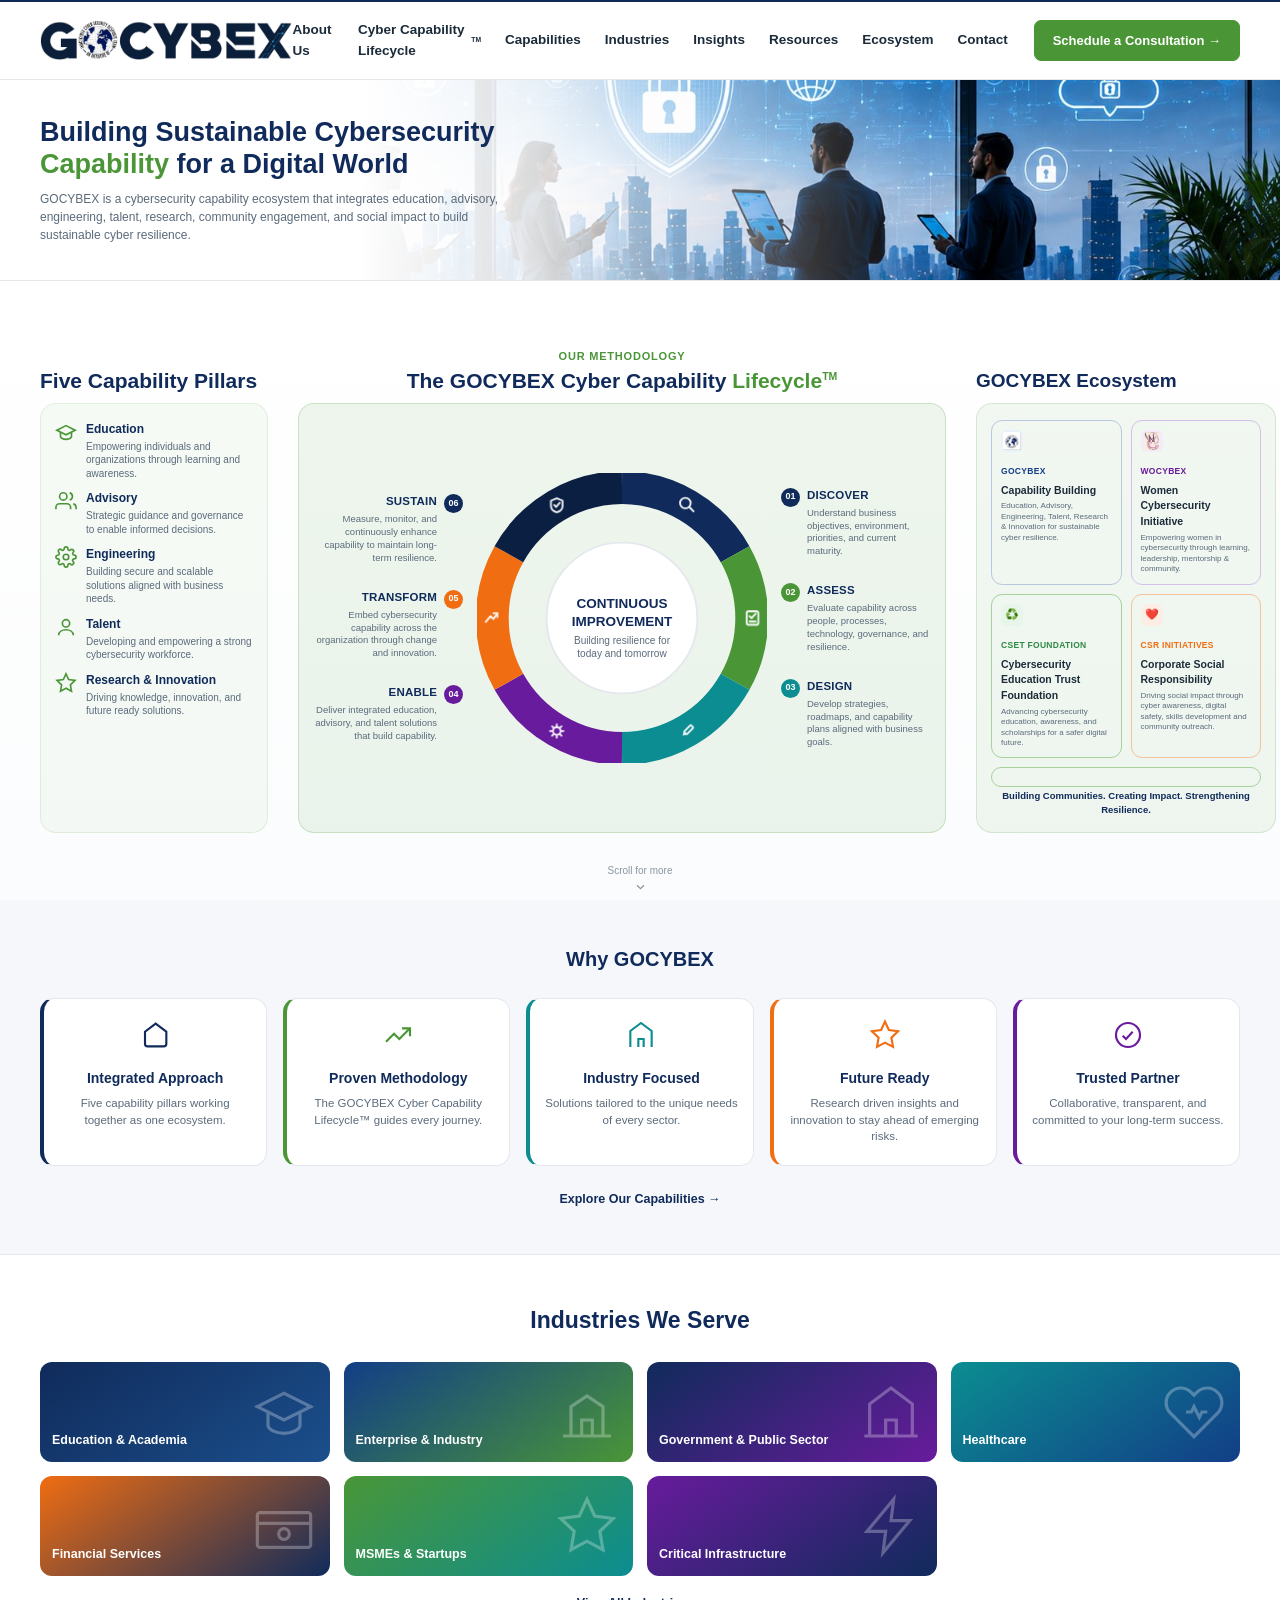
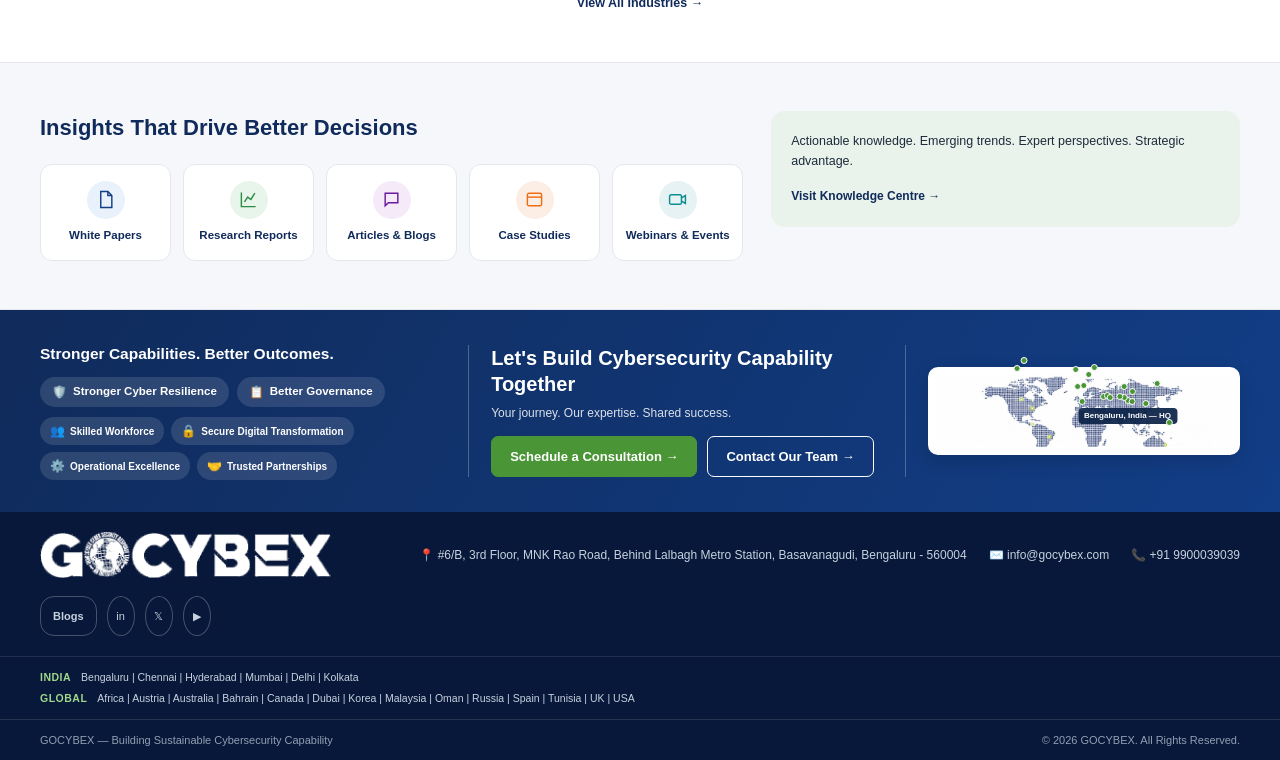
==== commit 98272e20: "Reverting the old pre-exited files as the updated version didn't render prperly as intended" ====
--- a/index.html
+++ b/index.html
@@ -656,26 +656,6 @@
   </div>
 </section>
 
-
-<section class="logo-marquee-section reveal">
-  <div class="container">
-    <div class="sec-head"><h3>Our Clients</h3><p style="text-align:center; color:var(--text-gray); font-size:13px; margin-top:-6px;">Trusted by organizations building lasting cyber resilience.</p></div>
-  </div>
-  <div class="marquee-wrap">
-    <div class="marquee-track "><img src="assets/clients/client-1.png" alt="Client logo" loading="lazy" onerror="this.style.display='none'"><img src="assets/clients/client-2.png" alt="Client logo" loading="lazy" onerror="this.style.display='none'"><img src="assets/clients/client-3.png" alt="Client logo" loading="lazy" onerror="this.style.display='none'"><img src="assets/clients/client-4.png" alt="Client logo" loading="lazy" onerror="this.style.display='none'"><img src="assets/clients/client-5.png" alt="Client logo" loading="lazy" onerror="this.style.display='none'"><img src="assets/clients/client-6.png" alt="Client logo" loading="lazy" onerror="this.style.display='none'"><img src="assets/clients/client-7.png" alt="Client logo" loading="lazy" onerror="this.style.display='none'"><img src="assets/clients/client-8.png" alt="Client logo" loading="lazy" onerror="this.style.display='none'"><img src="assets/clients/client-1.png" alt="Client logo" loading="lazy" onerror="this.style.display='none'"><img src="assets/clients/client-2.png" alt="Client logo" loading="lazy" onerror="this.style.display='none'"><img src="assets/clients/client-3.png" alt="Client logo" loading="lazy" onerror="this.style.display='none'"><img src="assets/clients/client-4.png" alt="Client logo" loading="lazy" onerror="this.style.display='none'"><img src="assets/clients/client-5.png" alt="Client logo" loading="lazy" onerror="this.style.display='none'"><img src="assets/clients/client-6.png" alt="Client logo" loading="lazy" onerror="this.style.display='none'"><img src="assets/clients/client-7.png" alt="Client logo" loading="lazy" onerror="this.style.display='none'"><img src="assets/clients/client-8.png" alt="Client logo" loading="lazy" onerror="this.style.display='none'"></div>
-  </div>
-</section>
-
-<section class="logo-marquee-section tinted reveal">
-  <div class="container">
-    <div class="sec-head"><h3>Our Partners</h3><p style="text-align:center; color:var(--text-gray); font-size:13px; margin-top:-6px;">Working alongside partners who share our capability-first approach.</p></div>
-  </div>
-  <div class="marquee-wrap tinted">
-    <div class="marquee-track reverse"><img src="assets/partners/partner-1.png" alt="Partner logo" loading="lazy" onerror="this.style.display='none'"><img src="assets/partners/partner-2.png" alt="Partner logo" loading="lazy" onerror="this.style.display='none'"><img src="assets/partners/partner-3.png" alt="Partner logo" loading="lazy" onerror="this.style.display='none'"><img src="assets/partners/partner-4.png" alt="Partner logo" loading="lazy" onerror="this.style.display='none'"><img src="assets/partners/partner-5.png" alt="Partner logo" loading="lazy" onerror="this.style.display='none'"><img src="assets/partners/partner-6.png" alt="Partner logo" loading="lazy" onerror="this.style.display='none'"><img src="assets/partners/partner-7.png" alt="Partner logo" loading="lazy" onerror="this.style.display='none'"><img src="assets/partners/partner-8.png" alt="Partner logo" loading="lazy" onerror="this.style.display='none'"><img src="assets/partners/partner-1.png" alt="Partner logo" loading="lazy" onerror="this.style.display='none'"><img src="assets/partners/partner-2.png" alt="Partner logo" loading="lazy" onerror="this.style.display='none'"><img src="assets/partners/partner-3.png" alt="Partner logo" loading="lazy" onerror="this.style.display='none'"><img src="assets/partners/partner-4.png" alt="Partner logo" loading="lazy" onerror="this.style.display='none'"><img src="assets/partners/partner-5.png" alt="Partner logo" loading="lazy" onerror="this.style.display='none'"><img src="assets/partners/partner-6.png" alt="Partner logo" loading="lazy" onerror="this.style.display='none'"><img src="assets/partners/partner-7.png" alt="Partner logo" loading="lazy" onerror="this.style.display='none'"><img src="assets/partners/partner-8.png" alt="Partner logo" loading="lazy" onerror="this.style.display='none'"></div>
-  </div>
-</section>
-
-
 <section class="insights reveal">
   <div class="container ins-grid">
     <div>
@@ -761,24 +741,15 @@
   </div>
 </section>
 
-<section class="pre-footer-links">
-  <div class="container pre-footer-inner">
-    <a href="careers.html">Careers</a>
-    <a href="news.html">In the News</a>
-    <a href="press-release.html">Press Release</a>
-    <a href="announcements.html">Announcements</a>
-  </div>
-</section>
-
 <footer class="reveal">
   <div class="foot-top">
     <div class="foot-brand">
       <a href="index.html" aria-label="GOCYBEX home" style="display:inline-block;"><img src="assets/logo-footer.png" alt="GOCYBEX logo" style="height:46px; width:auto; object-fit:contain; display:block;"></a>
     </div>
     <div class="foot-contact">
-      <a href="maps.html" style="color:inherit; text-decoration:none;">📍 #6/B, 3rd Floor, MNK Rao Road, Behind Lalbagh Metro Station, Basavanagudi, Bengaluru - 560004</a>
-      <span>✉️ gcsrt@gcsrt.com</span>
-      <span>📞 +91 99000 39039 &nbsp;|&nbsp; +91 94813 59865</span>
+      <a href="https://maps.app.goo.gl/YukK5HfaoA8zEjeB6" target="_blank" rel="noopener" style="color:inherit; text-decoration:none;">📍 #6/B, 3rd Floor, MNK Rao Road, Behind Lalbagh Metro Station, Basavanagudi, Bengaluru - 560004</a>
+      <span>✉️ info@gocybex.com</span>
+      <span>📞 +91 9900039039</span>
     </div>
     <div class="foot-social">
       <a href="insights.html#articles" style="width:auto; border-radius:14px; padding:0 12px; font-size:11px; font-weight:700;">Blogs</a>
--- a/assets/responsive.css
+++ b/assets/responsive.css
@@ -91,6 +91,79 @@
   header, footer, .mobile-toggle, .search-wrap, .btn { display: none !important; }
 }
 
+/* =========================================================
+   Pre-footer utility links bar (Careers / News / Press / Announcements)
+   Same background as footer, sits directly above it.
+   ========================================================= */
+.pre-footer-links { background: #08183a; padding: 16px 0; border-bottom: 1px solid rgba(255,255,255,0.08); }
+.pre-footer-inner { display: flex; justify-content: center; align-items: center; gap: 40px; flex-wrap: wrap; }
+.pre-footer-inner a { color: #C7D2DE; font-size: 12.5px; font-weight: 700; letter-spacing: 0.3px; transition: color .2s ease; }
+.pre-footer-inner a:hover { color: #fff; }
+@media (max-width: 640px) {
+  .pre-footer-inner { gap: 18px 28px; }
+}
+
+/* =========================================================
+   Logo marquee (Clients / Partners) — infinite auto-scroll
+   Drop real logos into assets/clients/ or assets/partners/
+   using the same filenames (client-1.png ... client-8.png,
+   partner-1.png ... partner-8.png) to replace placeholders.
+   Add more <img> tags in the HTML if you have more than 8.
+   ========================================================= */
+.logo-marquee-section { padding: 34px 0 40px; background: #fff; }
+.logo-marquee-section.tinted { background: var(--light-bg, #f7f9fb); }
+.logo-marquee-section .sec-head { margin-bottom: 18px; }
+
+.marquee-wrap {
+  overflow: hidden;
+  width: 100%;
+  position: relative;
+  -webkit-mask-image: linear-gradient(90deg, transparent, #000 8%, #000 92%, transparent);
+  mask-image: linear-gradient(90deg, transparent, #000 8%, #000 92%, transparent);
+}
+
+.marquee-track {
+  display: flex;
+  align-items: center;
+  gap: 56px;
+  width: max-content;
+  animation: marquee-scroll 32s linear infinite;
+}
+.marquee-track.reverse { animation-direction: reverse; }
+
+.marquee-track img {
+  height: 56px;
+  width: auto;
+  max-width: 160px;
+  object-fit: contain;
+  opacity: 0.7;
+  filter: grayscale(15%);
+  transition: opacity .25s ease, transform .25s ease, filter .25s ease;
+  flex-shrink: 0;
+}
+.marquee-track img:hover {
+  opacity: 1;
+  filter: grayscale(0%);
+  transform: translateY(-2px) scale(1.05);
+}
+
+@keyframes marquee-scroll {
+  from { transform: translateX(0); }
+  to   { transform: translateX(-50%); }
+}
+
+.marquee-wrap:hover .marquee-track { animation-play-state: paused; }
+
+@media (max-width: 640px) {
+  .marquee-track { gap: 32px; }
+  .marquee-track img { height: 42px; max-width: 120px; }
+}
+
+@media (prefers-reduced-motion: reduce) {
+  .marquee-track { animation: none; }
+  .marquee-wrap { overflow-x: auto; }
+}
+
 /* --- Reduced motion: respect user OS preference --- */
 @media (prefers-reduced-motion: reduce) {
   *, *::before, *::after {
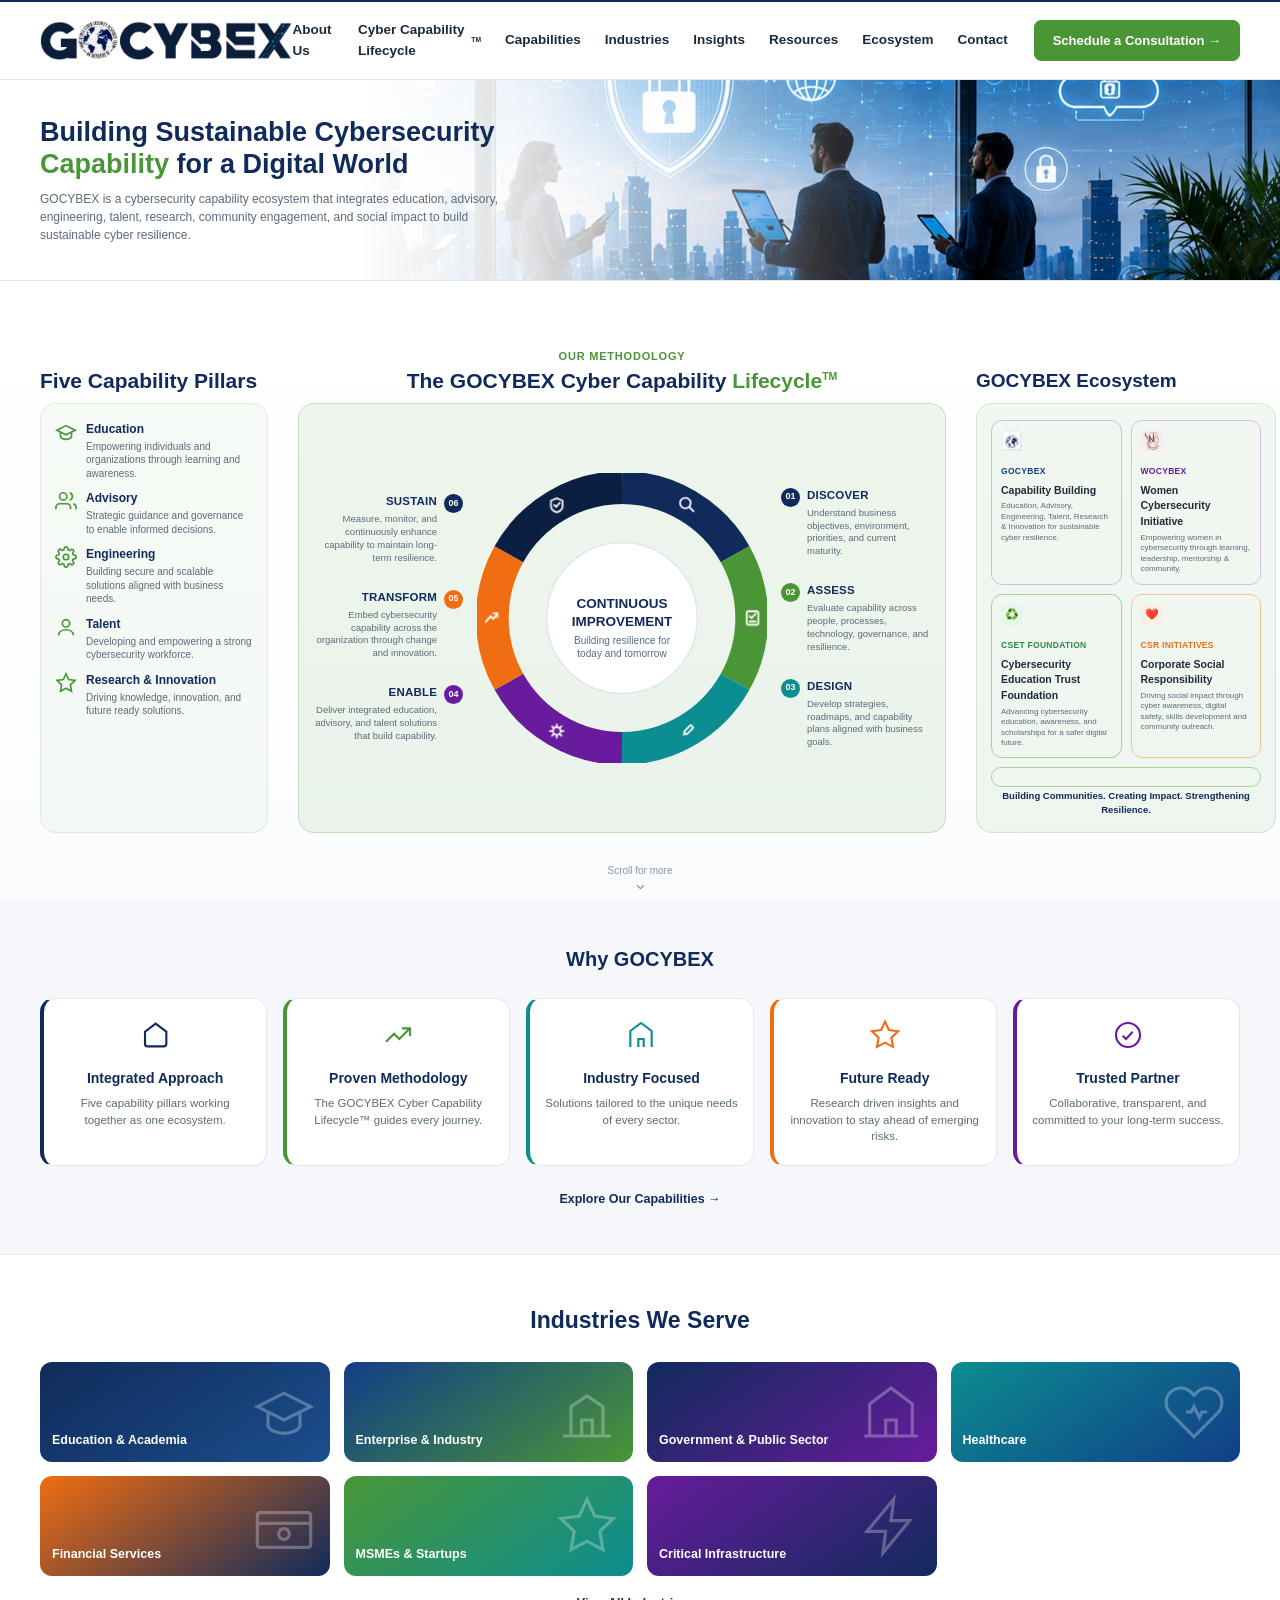
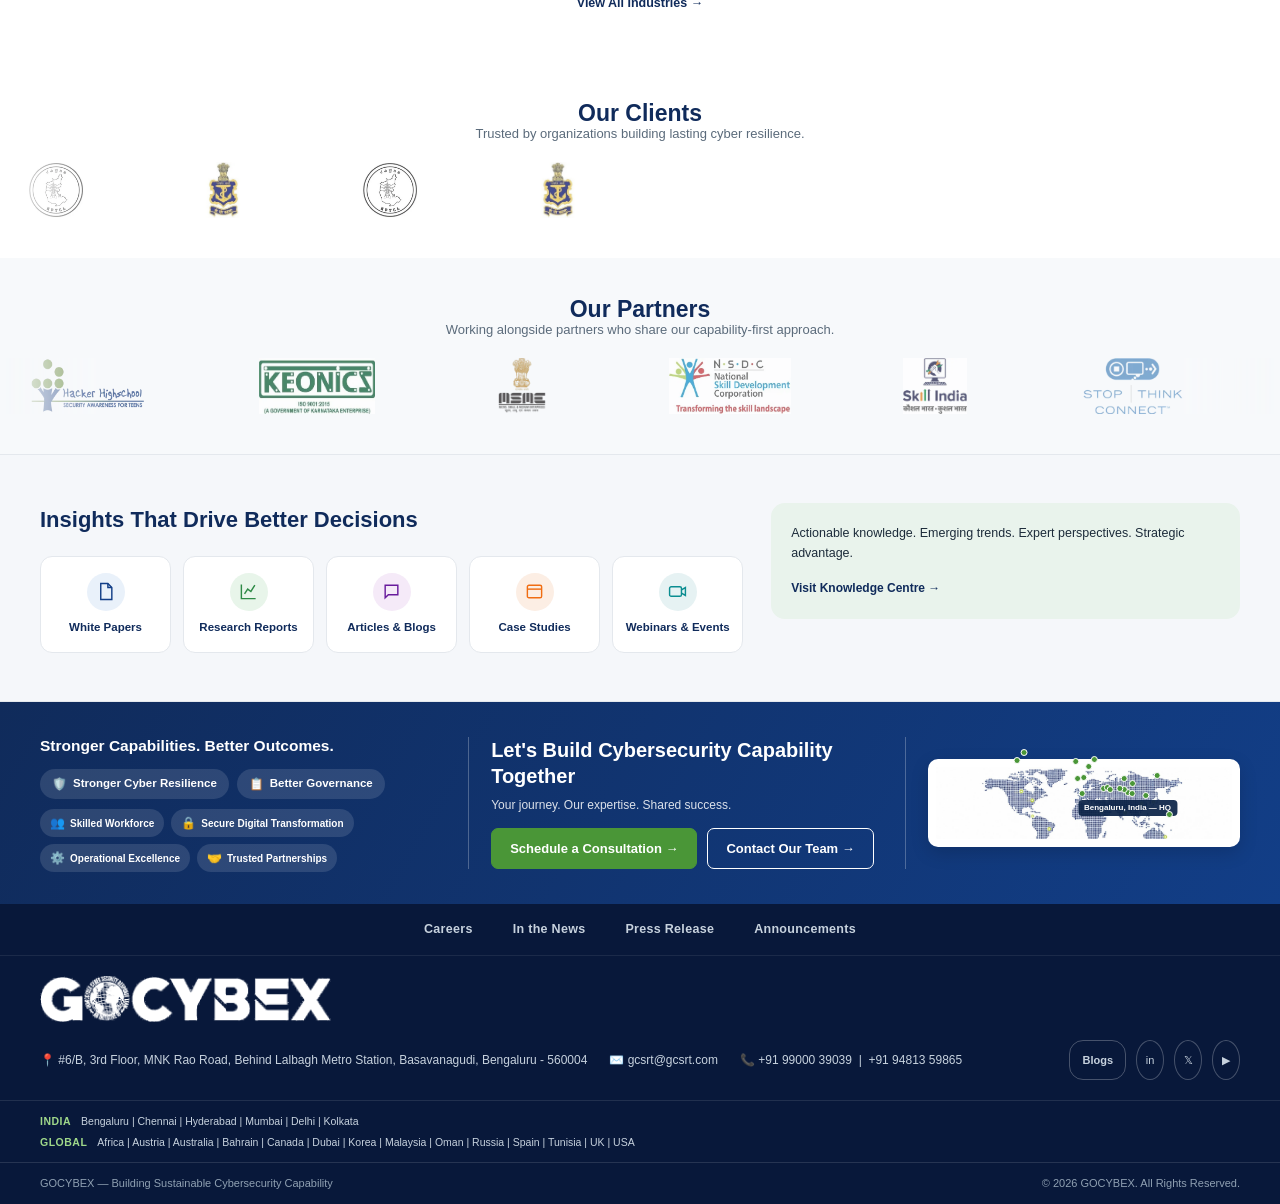
==== commit 7fe698ea: "Fix marquee scroll, pre-footer styling, address links, WhatsApp toast" ====
--- a/index.html
+++ b/index.html
@@ -337,6 +337,11 @@
   <link rel="icon" type="image/png" sizes="16x16" href="assets/favicon-16.png">
   <link rel="apple-touch-icon" sizes="180x180" href="assets/apple-touch-icon.png">
   <link rel="stylesheet" href="assets/responsive.css">
+<style>
+@keyframes marquee-scroll { from{transform:translateX(0);} to{transform:translateX(-50%);} }
+.marquee-track img:hover{opacity:1 !important;}
+@media (prefers-reduced-motion: reduce){ .marquee-track{animation:none !important;} }
+</style>
 </head>
 <body>
 
@@ -656,6 +661,26 @@
   </div>
 </section>
 
+
+<section class="logo-marquee-section reveal">
+  <div class="container">
+    <div class="sec-head"><h3>Our Clients</h3><p style="text-align:center; color:var(--text-gray); font-size:13px; margin-top:-6px;">Trusted by organizations building lasting cyber resilience.</p></div>
+  </div>
+  <div class="marquee-wrap" style="overflow:hidden !important;width:100%;position:relative;">
+    <div class="marquee-track " style="display:flex !important;align-items:center;flex-wrap:nowrap;width:max-content;animation:marquee-scroll 32s linear infinite;"><img src="assets/clients/client-1.png" alt="Client logo" loading="lazy" style="height:56px;width:auto;max-width:160px;object-fit:contain;opacity:.75;flex-shrink:0;display:inline-block;margin:0 28px;" onerror="this.style.display='none'"><img src="assets/clients/client-2.png" alt="Client logo" loading="lazy" style="height:56px;width:auto;max-width:160px;object-fit:contain;opacity:.75;flex-shrink:0;display:inline-block;margin:0 28px;" onerror="this.style.display='none'"><img src="assets/clients/client-3.png" alt="Client logo" loading="lazy" style="height:56px;width:auto;max-width:160px;object-fit:contain;opacity:.75;flex-shrink:0;display:inline-block;margin:0 28px;" onerror="this.style.display='none'"><img src="assets/clients/client-4.png" alt="Client logo" loading="lazy" style="height:56px;width:auto;max-width:160px;object-fit:contain;opacity:.75;flex-shrink:0;display:inline-block;margin:0 28px;" onerror="this.style.display='none'"><img src="assets/clients/client-5.png" alt="Client logo" loading="lazy" style="height:56px;width:auto;max-width:160px;object-fit:contain;opacity:.75;flex-shrink:0;display:inline-block;margin:0 28px;" onerror="this.style.display='none'"><img src="assets/clients/client-6.png" alt="Client logo" loading="lazy" style="height:56px;width:auto;max-width:160px;object-fit:contain;opacity:.75;flex-shrink:0;display:inline-block;margin:0 28px;" onerror="this.style.display='none'"><img src="assets/clients/client-7.png" alt="Client logo" loading="lazy" style="height:56px;width:auto;max-width:160px;object-fit:contain;opacity:.75;flex-shrink:0;display:inline-block;margin:0 28px;" onerror="this.style.display='none'"><img src="assets/clients/client-8.png" alt="Client logo" loading="lazy" style="height:56px;width:auto;max-width:160px;object-fit:contain;opacity:.75;flex-shrink:0;display:inline-block;margin:0 28px;" onerror="this.style.display='none'"><img src="assets/clients/client-1.png" alt="Client logo" loading="lazy" style="height:56px;width:auto;max-width:160px;object-fit:contain;opacity:.75;flex-shrink:0;display:inline-block;margin:0 28px;" onerror="this.style.display='none'"><img src="assets/clients/client-2.png" alt="Client logo" loading="lazy" style="height:56px;width:auto;max-width:160px;object-fit:contain;opacity:.75;flex-shrink:0;display:inline-block;margin:0 28px;" onerror="this.style.display='none'"><img src="assets/clients/client-3.png" alt="Client logo" loading="lazy" style="height:56px;width:auto;max-width:160px;object-fit:contain;opacity:.75;flex-shrink:0;display:inline-block;margin:0 28px;" onerror="this.style.display='none'"><img src="assets/clients/client-4.png" alt="Client logo" loading="lazy" style="height:56px;width:auto;max-width:160px;object-fit:contain;opacity:.75;flex-shrink:0;display:inline-block;margin:0 28px;" onerror="this.style.display='none'"><img src="assets/clients/client-5.png" alt="Client logo" loading="lazy" style="height:56px;width:auto;max-width:160px;object-fit:contain;opacity:.75;flex-shrink:0;display:inline-block;margin:0 28px;" onerror="this.style.display='none'"><img src="assets/clients/client-6.png" alt="Client logo" loading="lazy" style="height:56px;width:auto;max-width:160px;object-fit:contain;opacity:.75;flex-shrink:0;display:inline-block;margin:0 28px;" onerror="this.style.display='none'"><img src="assets/clients/client-7.png" alt="Client logo" loading="lazy" style="height:56px;width:auto;max-width:160px;object-fit:contain;opacity:.75;flex-shrink:0;display:inline-block;margin:0 28px;" onerror="this.style.display='none'"><img src="assets/clients/client-8.png" alt="Client logo" loading="lazy" style="height:56px;width:auto;max-width:160px;object-fit:contain;opacity:.75;flex-shrink:0;display:inline-block;margin:0 28px;" onerror="this.style.display='none'"></div>
+  </div>
+</section>
+
+<section class="logo-marquee-section tinted reveal">
+  <div class="container">
+    <div class="sec-head"><h3>Our Partners</h3><p style="text-align:center; color:var(--text-gray); font-size:13px; margin-top:-6px;">Working alongside partners who share our capability-first approach.</p></div>
+  </div>
+  <div class="marquee-wrap tinted" style="overflow:hidden !important;width:100%;position:relative;background:var(--light-bg,#f7f9fb);">
+    <div class="marquee-track reverse" style="display:flex !important;align-items:center;flex-wrap:nowrap;width:max-content;animation:marquee-scroll 32s linear infinite reverse;"><img src="assets/partners/partner-1.png" alt="Partner logo" loading="lazy" style="height:56px;width:auto;max-width:160px;object-fit:contain;opacity:.75;flex-shrink:0;display:inline-block;margin:0 28px;" onerror="this.style.display='none'"><img src="assets/partners/partner-2.png" alt="Partner logo" loading="lazy" style="height:56px;width:auto;max-width:160px;object-fit:contain;opacity:.75;flex-shrink:0;display:inline-block;margin:0 28px;" onerror="this.style.display='none'"><img src="assets/partners/partner-3.png" alt="Partner logo" loading="lazy" style="height:56px;width:auto;max-width:160px;object-fit:contain;opacity:.75;flex-shrink:0;display:inline-block;margin:0 28px;" onerror="this.style.display='none'"><img src="assets/partners/partner-4.png" alt="Partner logo" loading="lazy" style="height:56px;width:auto;max-width:160px;object-fit:contain;opacity:.75;flex-shrink:0;display:inline-block;margin:0 28px;" onerror="this.style.display='none'"><img src="assets/partners/partner-5.png" alt="Partner logo" loading="lazy" style="height:56px;width:auto;max-width:160px;object-fit:contain;opacity:.75;flex-shrink:0;display:inline-block;margin:0 28px;" onerror="this.style.display='none'"><img src="assets/partners/partner-6.png" alt="Partner logo" loading="lazy" style="height:56px;width:auto;max-width:160px;object-fit:contain;opacity:.75;flex-shrink:0;display:inline-block;margin:0 28px;" onerror="this.style.display='none'"><img src="assets/partners/partner-7.png" alt="Partner logo" loading="lazy" style="height:56px;width:auto;max-width:160px;object-fit:contain;opacity:.75;flex-shrink:0;display:inline-block;margin:0 28px;" onerror="this.style.display='none'"><img src="assets/partners/partner-8.png" alt="Partner logo" loading="lazy" style="height:56px;width:auto;max-width:160px;object-fit:contain;opacity:.75;flex-shrink:0;display:inline-block;margin:0 28px;" onerror="this.style.display='none'"><img src="assets/partners/partner-1.png" alt="Partner logo" loading="lazy" style="height:56px;width:auto;max-width:160px;object-fit:contain;opacity:.75;flex-shrink:0;display:inline-block;margin:0 28px;" onerror="this.style.display='none'"><img src="assets/partners/partner-2.png" alt="Partner logo" loading="lazy" style="height:56px;width:auto;max-width:160px;object-fit:contain;opacity:.75;flex-shrink:0;display:inline-block;margin:0 28px;" onerror="this.style.display='none'"><img src="assets/partners/partner-3.png" alt="Partner logo" loading="lazy" style="height:56px;width:auto;max-width:160px;object-fit:contain;opacity:.75;flex-shrink:0;display:inline-block;margin:0 28px;" onerror="this.style.display='none'"><img src="assets/partners/partner-4.png" alt="Partner logo" loading="lazy" style="height:56px;width:auto;max-width:160px;object-fit:contain;opacity:.75;flex-shrink:0;display:inline-block;margin:0 28px;" onerror="this.style.display='none'"><img src="assets/partners/partner-5.png" alt="Partner logo" loading="lazy" style="height:56px;width:auto;max-width:160px;object-fit:contain;opacity:.75;flex-shrink:0;display:inline-block;margin:0 28px;" onerror="this.style.display='none'"><img src="assets/partners/partner-6.png" alt="Partner logo" loading="lazy" style="height:56px;width:auto;max-width:160px;object-fit:contain;opacity:.75;flex-shrink:0;display:inline-block;margin:0 28px;" onerror="this.style.display='none'"><img src="assets/partners/partner-7.png" alt="Partner logo" loading="lazy" style="height:56px;width:auto;max-width:160px;object-fit:contain;opacity:.75;flex-shrink:0;display:inline-block;margin:0 28px;" onerror="this.style.display='none'"><img src="assets/partners/partner-8.png" alt="Partner logo" loading="lazy" style="height:56px;width:auto;max-width:160px;object-fit:contain;opacity:.75;flex-shrink:0;display:inline-block;margin:0 28px;" onerror="this.style.display='none'"></div>
+  </div>
+</section>
+
+
 <section class="insights reveal">
   <div class="container ins-grid">
     <div>
@@ -741,6 +766,15 @@
   </div>
 </section>
 
+<section class="pre-footer-links" style="background:#08183a !important;padding:16px 0 !important;border-bottom:1px solid rgba(255,255,255,0.08);">
+  <div class="container pre-footer-inner" style="display:flex !important;justify-content:center !important;align-items:center;gap:40px;flex-wrap:wrap;text-align:center;">
+    <a href="careers.html" style="color:#C7D2DE !important;font-size:12.5px;font-weight:700;letter-spacing:0.3px;text-decoration:none;">Careers</a>
+    <a href="news.html" style="color:#C7D2DE !important;font-size:12.5px;font-weight:700;letter-spacing:0.3px;text-decoration:none;">In the News</a>
+    <a href="press-release.html" style="color:#C7D2DE !important;font-size:12.5px;font-weight:700;letter-spacing:0.3px;text-decoration:none;">Press Release</a>
+    <a href="announcements.html" style="color:#C7D2DE !important;font-size:12.5px;font-weight:700;letter-spacing:0.3px;text-decoration:none;">Announcements</a>
+  </div>
+</section>
+
 <footer class="reveal">
   <div class="foot-top">
     <div class="foot-brand">
@@ -748,8 +782,8 @@
     </div>
     <div class="foot-contact">
       <a href="https://maps.app.goo.gl/YukK5HfaoA8zEjeB6" target="_blank" rel="noopener" style="color:inherit; text-decoration:none;">📍 #6/B, 3rd Floor, MNK Rao Road, Behind Lalbagh Metro Station, Basavanagudi, Bengaluru - 560004</a>
-      <span>✉️ info@gocybex.com</span>
-      <span>📞 +91 9900039039</span>
+      <span>✉️ gcsrt@gcsrt.com</span>
+      <span>📞 +91 99000 39039 &nbsp;|&nbsp; +91 94813 59865</span>
     </div>
     <div class="foot-social">
       <a href="insights.html#articles" style="width:auto; border-radius:14px; padding:0 12px; font-size:11px; font-weight:700;">Blogs</a>
